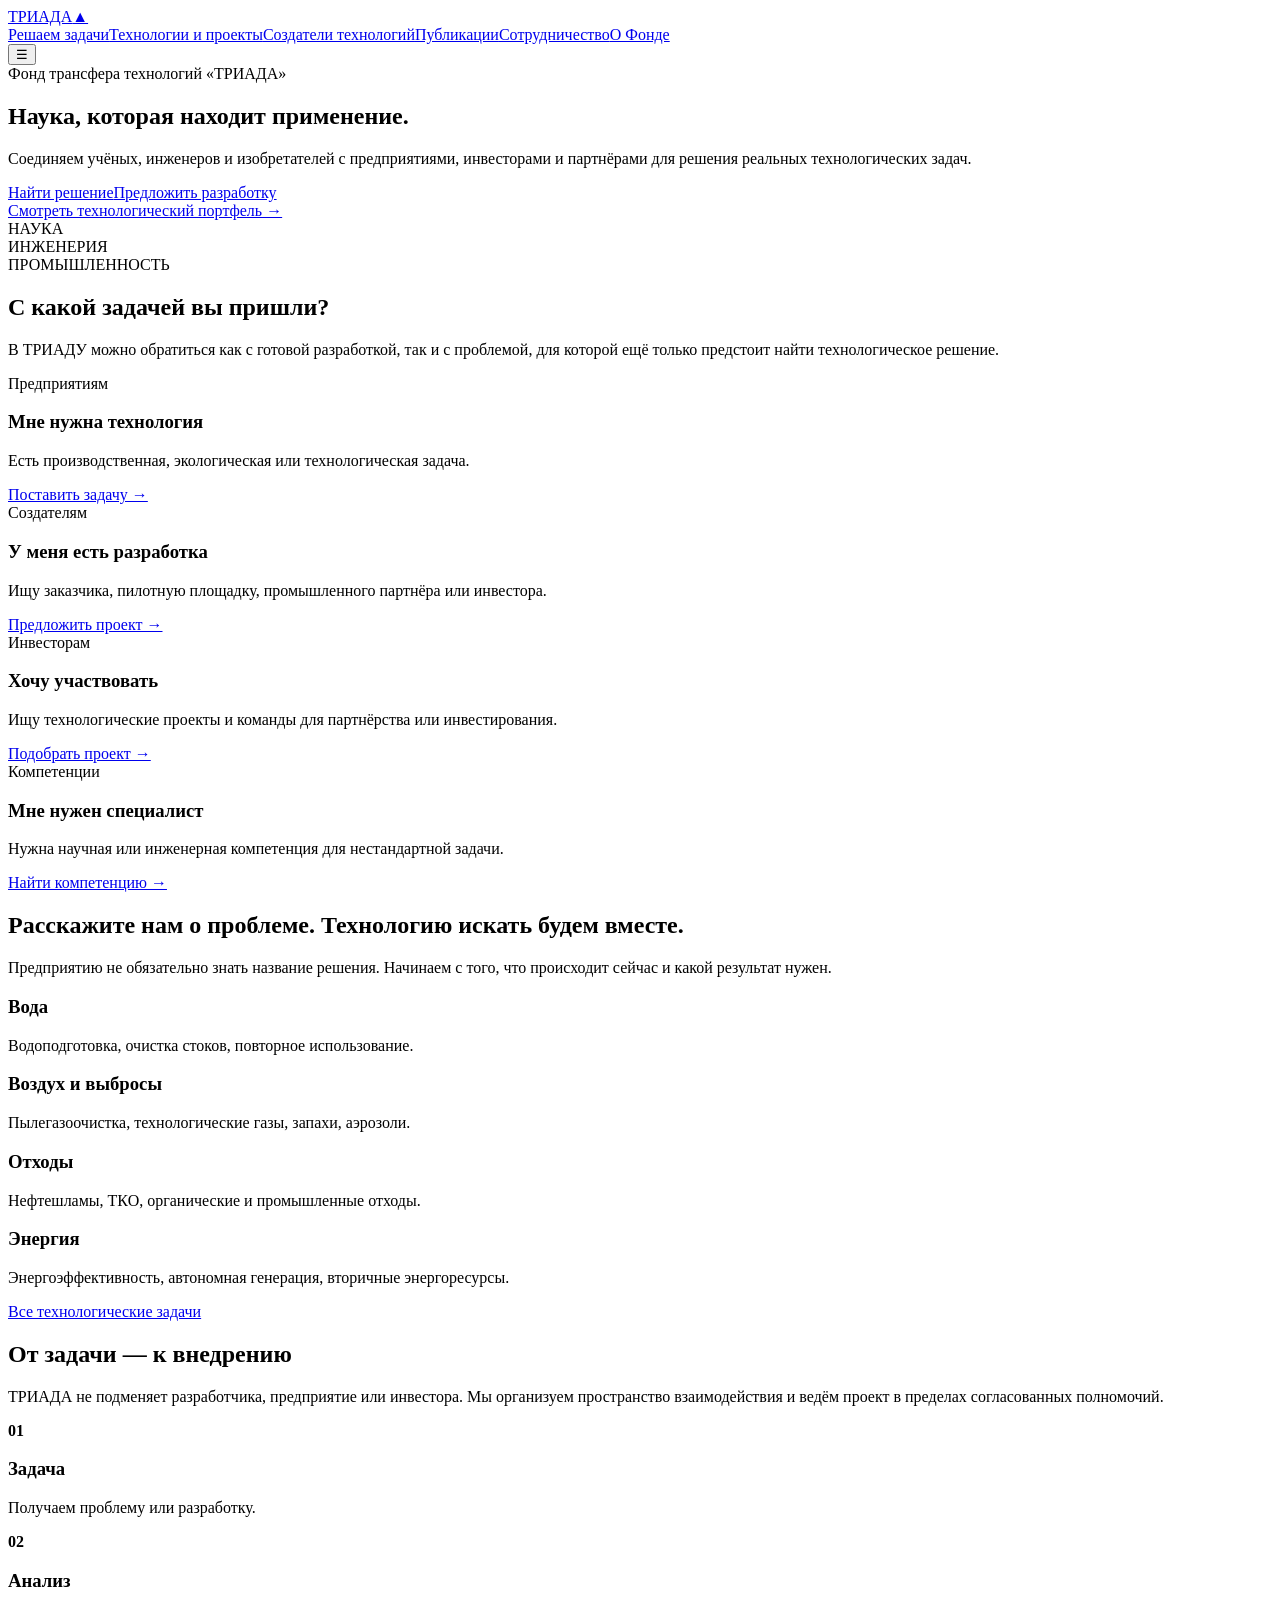
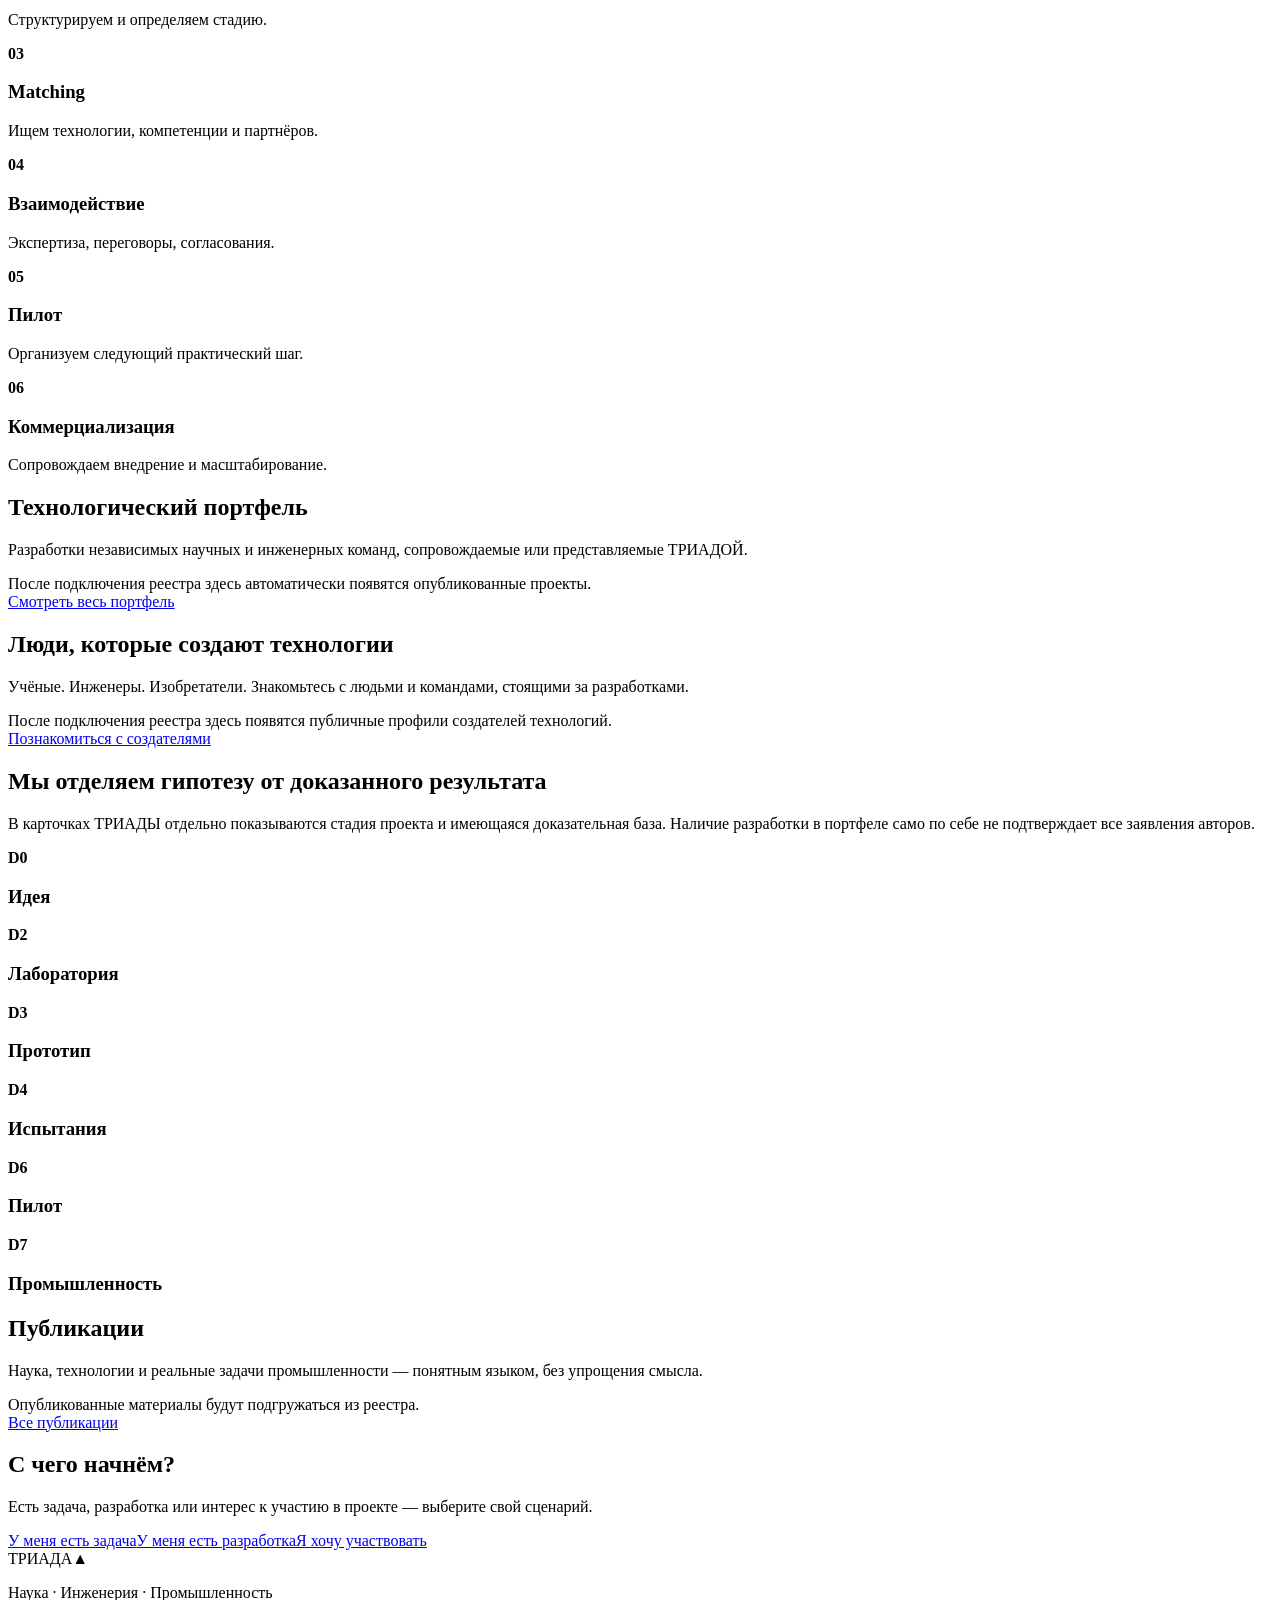
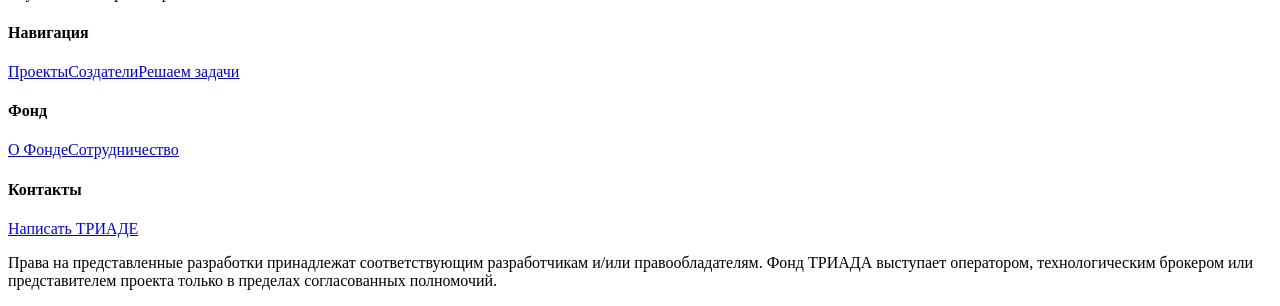
==== index.html @ a20eacea "Initial TRIADA website" ====
<!doctype html><html lang="ru"><head><meta charset="utf-8"><meta name="viewport" content="width=device-width,initial-scale=1"><title>Фонд ТРИАДА — наука, которая находит применение</title><meta name="description" content="ТРИАДА соединяет создателей технологий с предприятиями, инвесторами и партнёрами."><link rel="stylesheet" href="assets/css/styles.css"><script defer src="assets/js/config.js"></script><script defer src="assets/js/api.js"></script><script defer src="assets/js/common.js"></script></head><body>
<header class="site-header"><div class="container header-inner"><a class="brand" href="index.html">ТРИАДА<span>▲</span></a><nav class="nav" data-nav><a href="challenges.html">Решаем задачи</a><a href="projects.html">Технологии и проекты</a><a href="creators.html">Создатели технологий</a><a href="publications.html">Публикации</a><a href="cooperation.html">Сотрудничество</a><a href="about.html">О Фонде</a></nav><button class="nav-toggle" data-nav-toggle aria-label="Меню">☰</button></div></header>
<main>
<section class="hero"><div class="container hero-grid"><div><div class="eyebrow">Фонд трансфера технологий «ТРИАДА»</div><h1>Наука, которая находит применение.</h1><p>Соединяем учёных, инженеров и изобретателей с предприятиями, инвесторами и партнёрами для решения реальных технологических задач.</p><div class="actions"><a class="button" href="cooperation.html?form=challenge">Найти решение</a><a class="button secondary" href="cooperation.html?form=technology">Предложить разработку</a></div><div class="actions"><a class="text-link" href="projects.html">Смотреть технологический портфель →</a></div></div><div class="triad-diagram" aria-hidden="true"><div class="node n1">НАУКА</div><div class="node n2">ИНЖЕНЕРИЯ</div><div class="node n3">ПРОМЫШЛЕННОСТЬ</div><div class="pulse"></div></div></div></section>
<section><div class="container"><div class="section-head"><h2>С какой задачей вы пришли?</h2><p>В ТРИАДУ можно обратиться как с готовой разработкой, так и с проблемой, для которой ещё только предстоит найти технологическое решение.</p></div><div class="grid grid-4"><article class="card"><div class="eyebrow">Предприятиям</div><h3>Мне нужна технология</h3><p>Есть производственная, экологическая или технологическая задача.</p><a class="text-link" href="cooperation.html?form=challenge">Поставить задачу →</a></article><article class="card"><div class="eyebrow">Создателям</div><h3>У меня есть разработка</h3><p>Ищу заказчика, пилотную площадку, промышленного партнёра или инвестора.</p><a class="text-link" href="cooperation.html?form=technology">Предложить проект →</a></article><article class="card"><div class="eyebrow">Инвесторам</div><h3>Хочу участвовать</h3><p>Ищу технологические проекты и команды для партнёрства или инвестирования.</p><a class="text-link" href="cooperation.html?form=partner">Подобрать проект →</a></article><article class="card"><div class="eyebrow">Компетенции</div><h3>Мне нужен специалист</h3><p>Нужна научная или инженерная компетенция для нестандартной задачи.</p><a class="text-link" href="creators.html">Найти компетенцию →</a></article></div></div></section>
<section class="dark-section"><div class="container"><div class="section-head"><h2>Расскажите нам о проблеме. Технологию искать будем вместе.</h2><p>Предприятию не обязательно знать название решения. Начинаем с того, что происходит сейчас и какой результат нужен.</p></div><div class="grid grid-4 problem-grid" id="problemCards"><article class="card"><h3>Вода</h3><p>Водоподготовка, очистка стоков, повторное использование.</p></article><article class="card"><h3>Воздух и выбросы</h3><p>Пылегазоочистка, технологические газы, запахи, аэрозоли.</p></article><article class="card"><h3>Отходы</h3><p>Нефтешламы, ТКО, органические и промышленные отходы.</p></article><article class="card"><h3>Энергия</h3><p>Энергоэффективность, автономная генерация, вторичные энергоресурсы.</p></article></div><div class="actions"><a class="button" href="challenges.html">Все технологические задачи</a></div></div></section>
<section><div class="container"><div class="section-head"><h2>От задачи — к внедрению</h2><p>ТРИАДА не подменяет разработчика, предприятие или инвестора. Мы организуем пространство взаимодействия и ведём проект в пределах согласованных полномочий.</p></div><div class="steps"><div class="step"><b>01</b><h3>Задача</h3><p>Получаем проблему или разработку.</p></div><div class="step"><b>02</b><h3>Анализ</h3><p>Структурируем и определяем стадию.</p></div><div class="step"><b>03</b><h3>Matching</h3><p>Ищем технологии, компетенции и партнёров.</p></div><div class="step"><b>04</b><h3>Взаимодействие</h3><p>Экспертиза, переговоры, согласования.</p></div><div class="step"><b>05</b><h3>Пилот</h3><p>Организуем следующий практический шаг.</p></div><div class="step"><b>06</b><h3>Коммерциализация</h3><p>Сопровождаем внедрение и масштабирование.</p></div></div></div></section>
<section><div class="container"><div class="section-head"><h2>Технологический портфель</h2><p>Разработки независимых научных и инженерных команд, сопровождаемые или представляемые ТРИАДОЙ.</p></div><div class="grid grid-3" id="featuredProjects"><div class="empty">После подключения реестра здесь автоматически появятся опубликованные проекты.</div></div><div class="actions"><a class="button secondary" href="projects.html">Смотреть весь портфель</a></div></div></section>
<section><div class="container"><div class="section-head"><h2>Люди, которые создают технологии</h2><p>Учёные. Инженеры. Изобретатели. Знакомьтесь с людьми и командами, стоящими за разработками.</p></div><div class="grid grid-3" id="featuredCreators"><div class="empty">После подключения реестра здесь появятся публичные профили создателей технологий.</div></div><div class="actions"><a class="button secondary" href="creators.html">Познакомиться с создателями</a></div></div></section>
<section class="dark-section"><div class="container"><div class="section-head"><h2>Мы отделяем гипотезу от доказанного результата</h2><p>В карточках ТРИАДЫ отдельно показываются стадия проекта и имеющаяся доказательная база. Наличие разработки в портфеле само по себе не подтверждает все заявления авторов.</p></div><div class="steps"><div class="step"><b>D0</b><h3>Идея</h3></div><div class="step"><b>D2</b><h3>Лаборатория</h3></div><div class="step"><b>D3</b><h3>Прототип</h3></div><div class="step"><b>D4</b><h3>Испытания</h3></div><div class="step"><b>D6</b><h3>Пилот</h3></div><div class="step"><b>D7</b><h3>Промышленность</h3></div></div></div></section>
<section><div class="container"><div class="section-head"><h2>Публикации</h2><p>Наука, технологии и реальные задачи промышленности — понятным языком, без упрощения смысла.</p></div><div class="grid grid-3" id="featuredPublications"><div class="empty">Опубликованные материалы будут подгружаться из реестра.</div></div><div class="actions"><a class="button secondary" href="publications.html">Все публикации</a></div></div></section>
<section><div class="container form-card"><div class="section-head"><h2>С чего начнём?</h2><p>Есть задача, разработка или интерес к участию в проекте — выберите свой сценарий.</p></div><div class="actions"><a class="button" href="cooperation.html?form=challenge">У меня есть задача</a><a class="button secondary" href="cooperation.html?form=technology">У меня есть разработка</a><a class="button dark" href="cooperation.html?form=partner">Я хочу участвовать</a></div></div></section>
</main>
<footer class="footer"><div class="container"><div class="footer-grid"><div><div class="brand">ТРИАДА<span>▲</span></div><p class="muted">Наука · Инженерия · Промышленность</p></div><div><h4>Навигация</h4><a href="projects.html">Проекты</a><a href="creators.html">Создатели</a><a href="challenges.html">Решаем задачи</a></div><div><h4>Фонд</h4><a href="about.html">О Фонде</a><a href="cooperation.html">Сотрудничество</a></div><div><h4>Контакты</h4><a href="cooperation.html">Написать ТРИАДЕ</a></div></div><p class="legal">Права на представленные разработки принадлежат соответствующим разработчикам и/или правообладателям. Фонд ТРИАДА выступает оператором, технологическим брокером или представителем проекта только в пределах согласованных полномочий.</p></div></footer>
<script>window.addEventListener('DOMContentLoaded',async()=>{try{const b=await TriadaAPI.get('bootstrap');if(b.projects?.length)document.querySelector('#featuredProjects').innerHTML=b.projects.slice(0,6).map(TriadaUI.projectCard).join('');if(b.creators?.length)document.querySelector('#featuredCreators').innerHTML=b.creators.slice(0,3).map(TriadaUI.creatorCard).join('');if(b.publications?.length)document.querySelector('#featuredPublications').innerHTML=b.publications.slice(0,3).map(TriadaUI.publicationCard).join('')}catch(e){console.warn(e)}});</script>
</body></html>
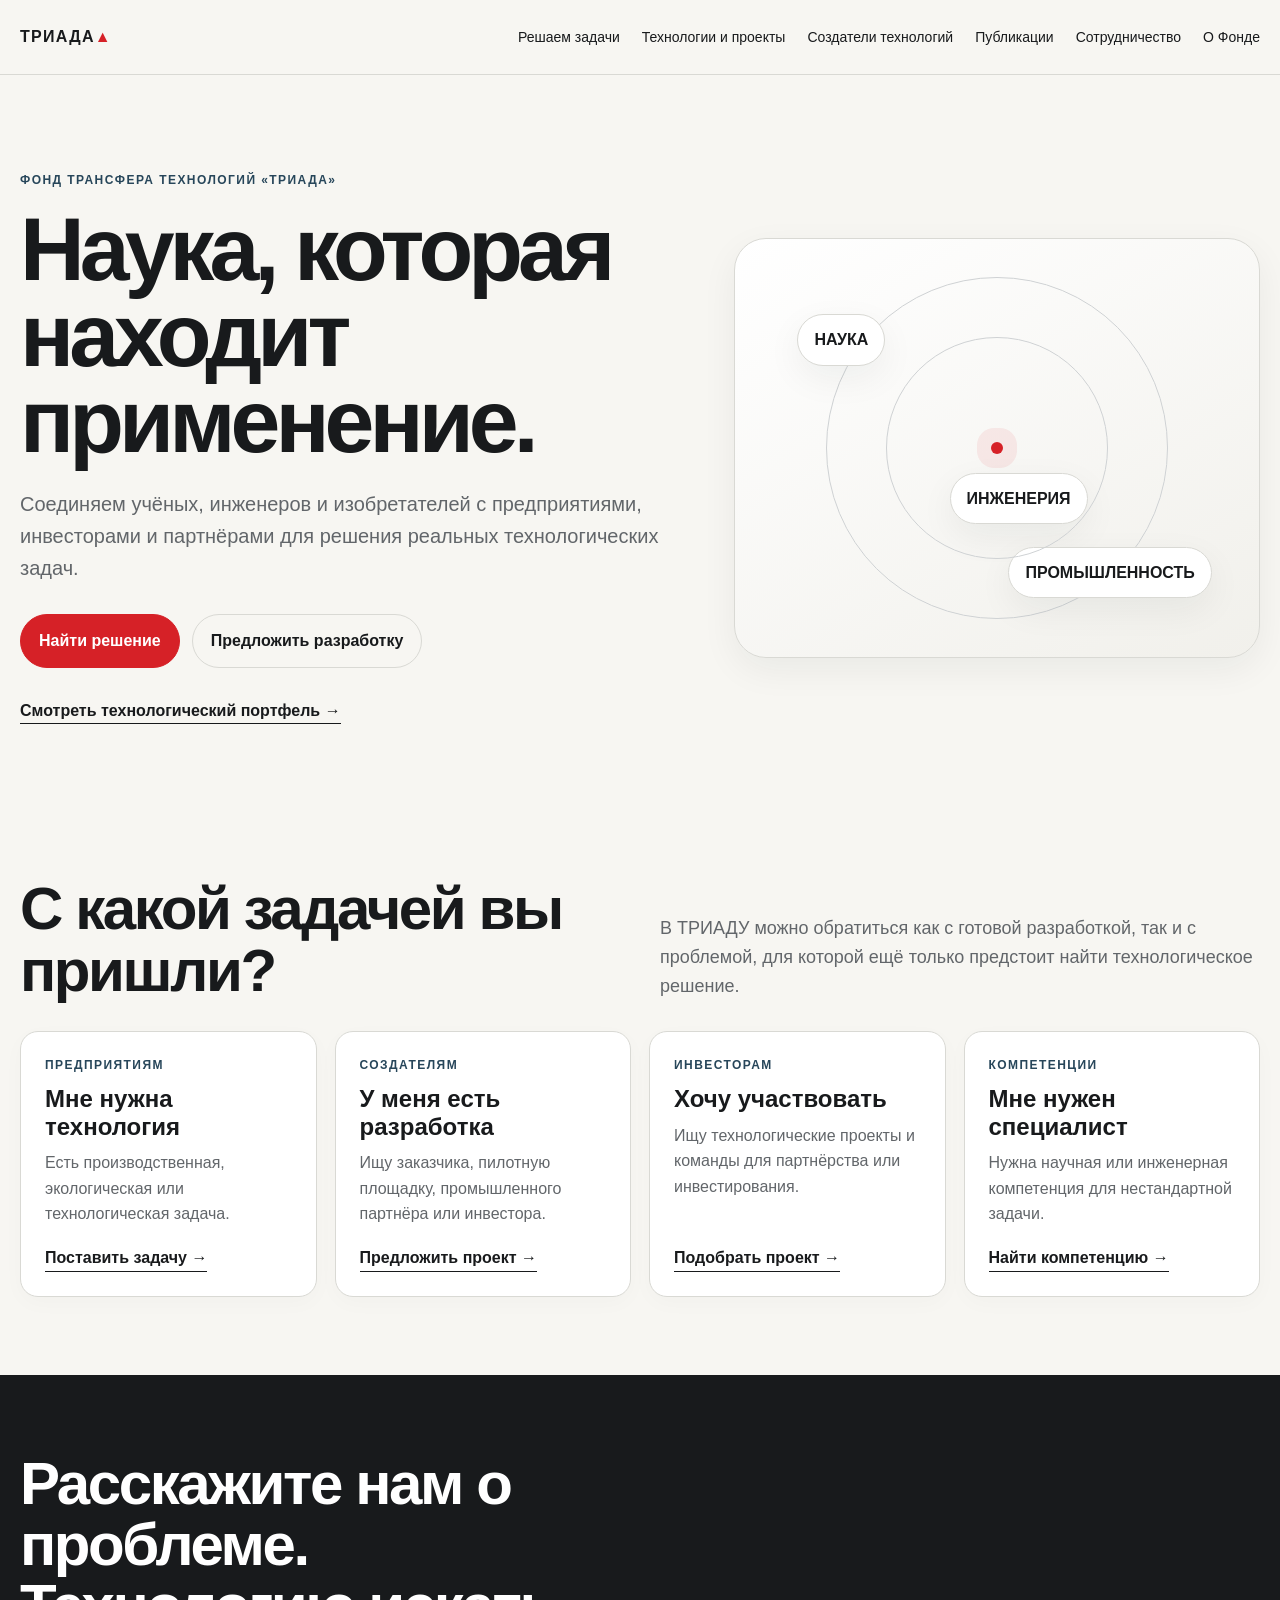
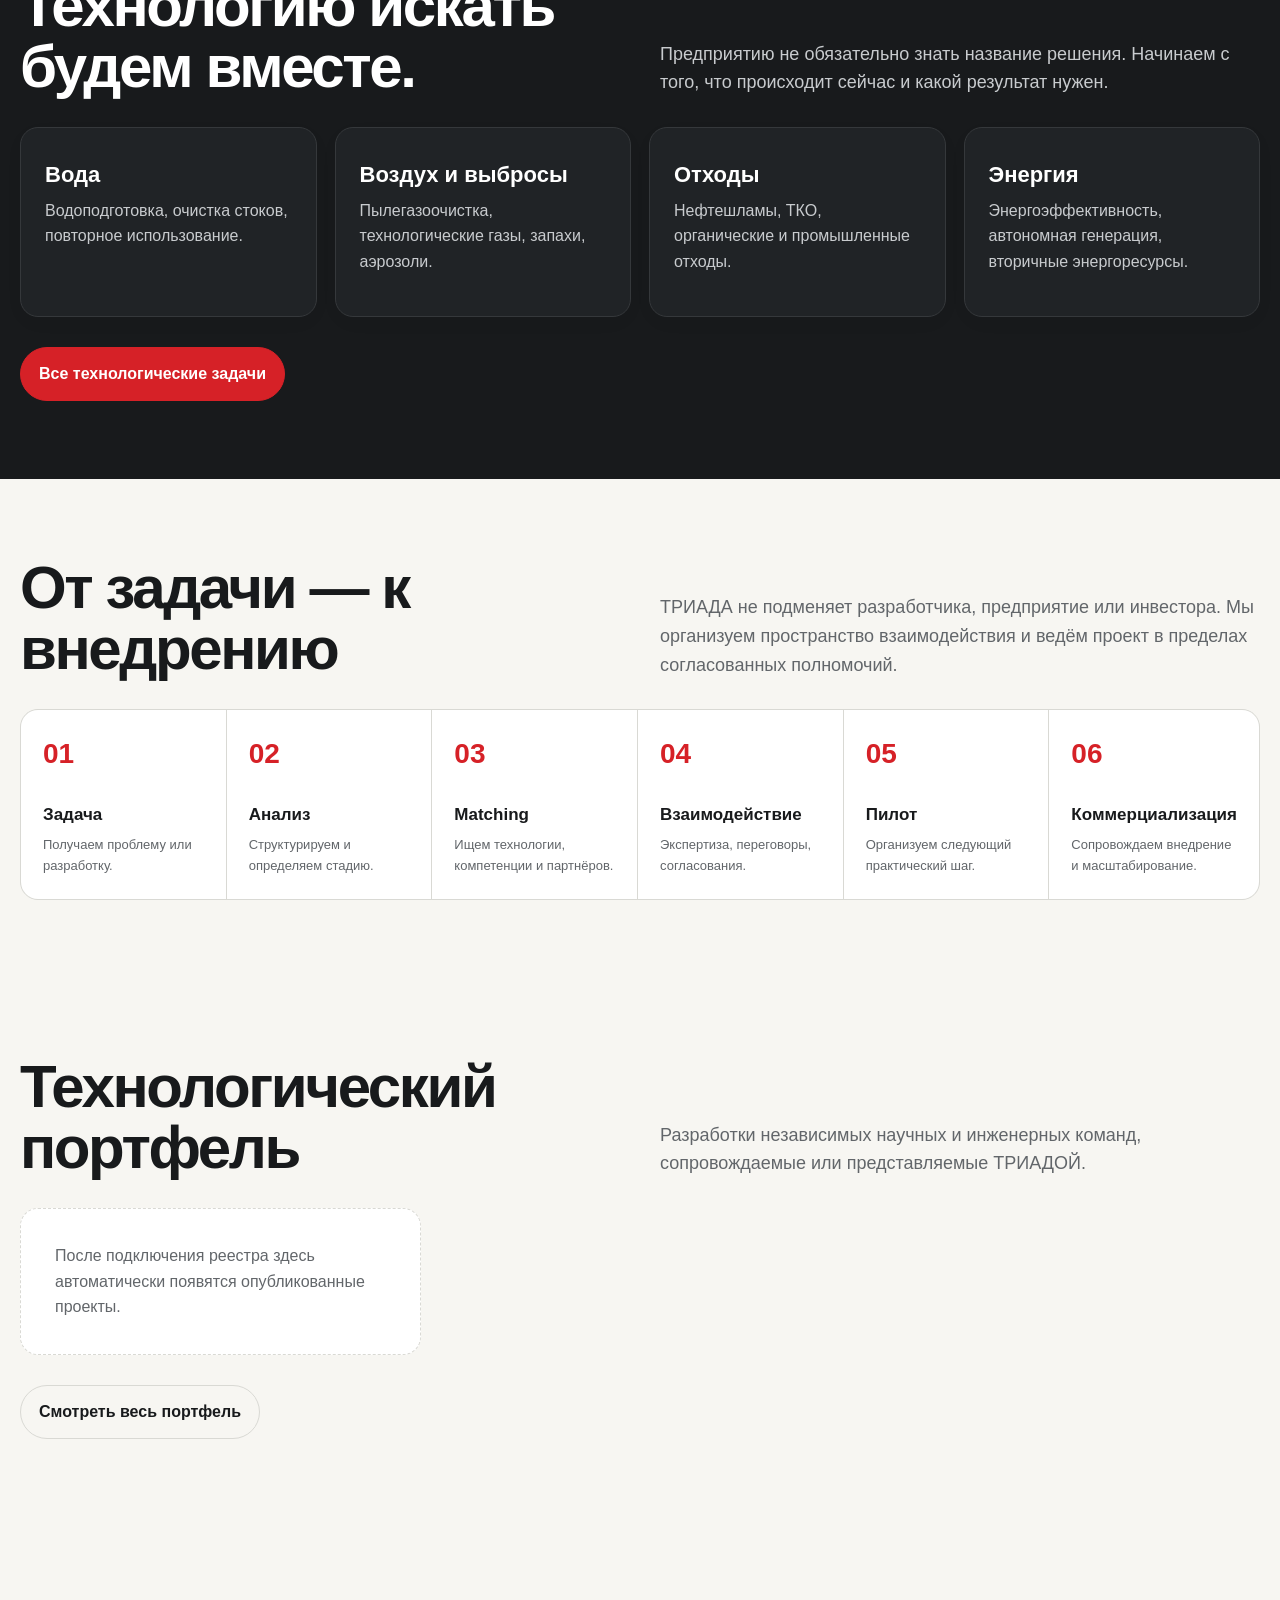
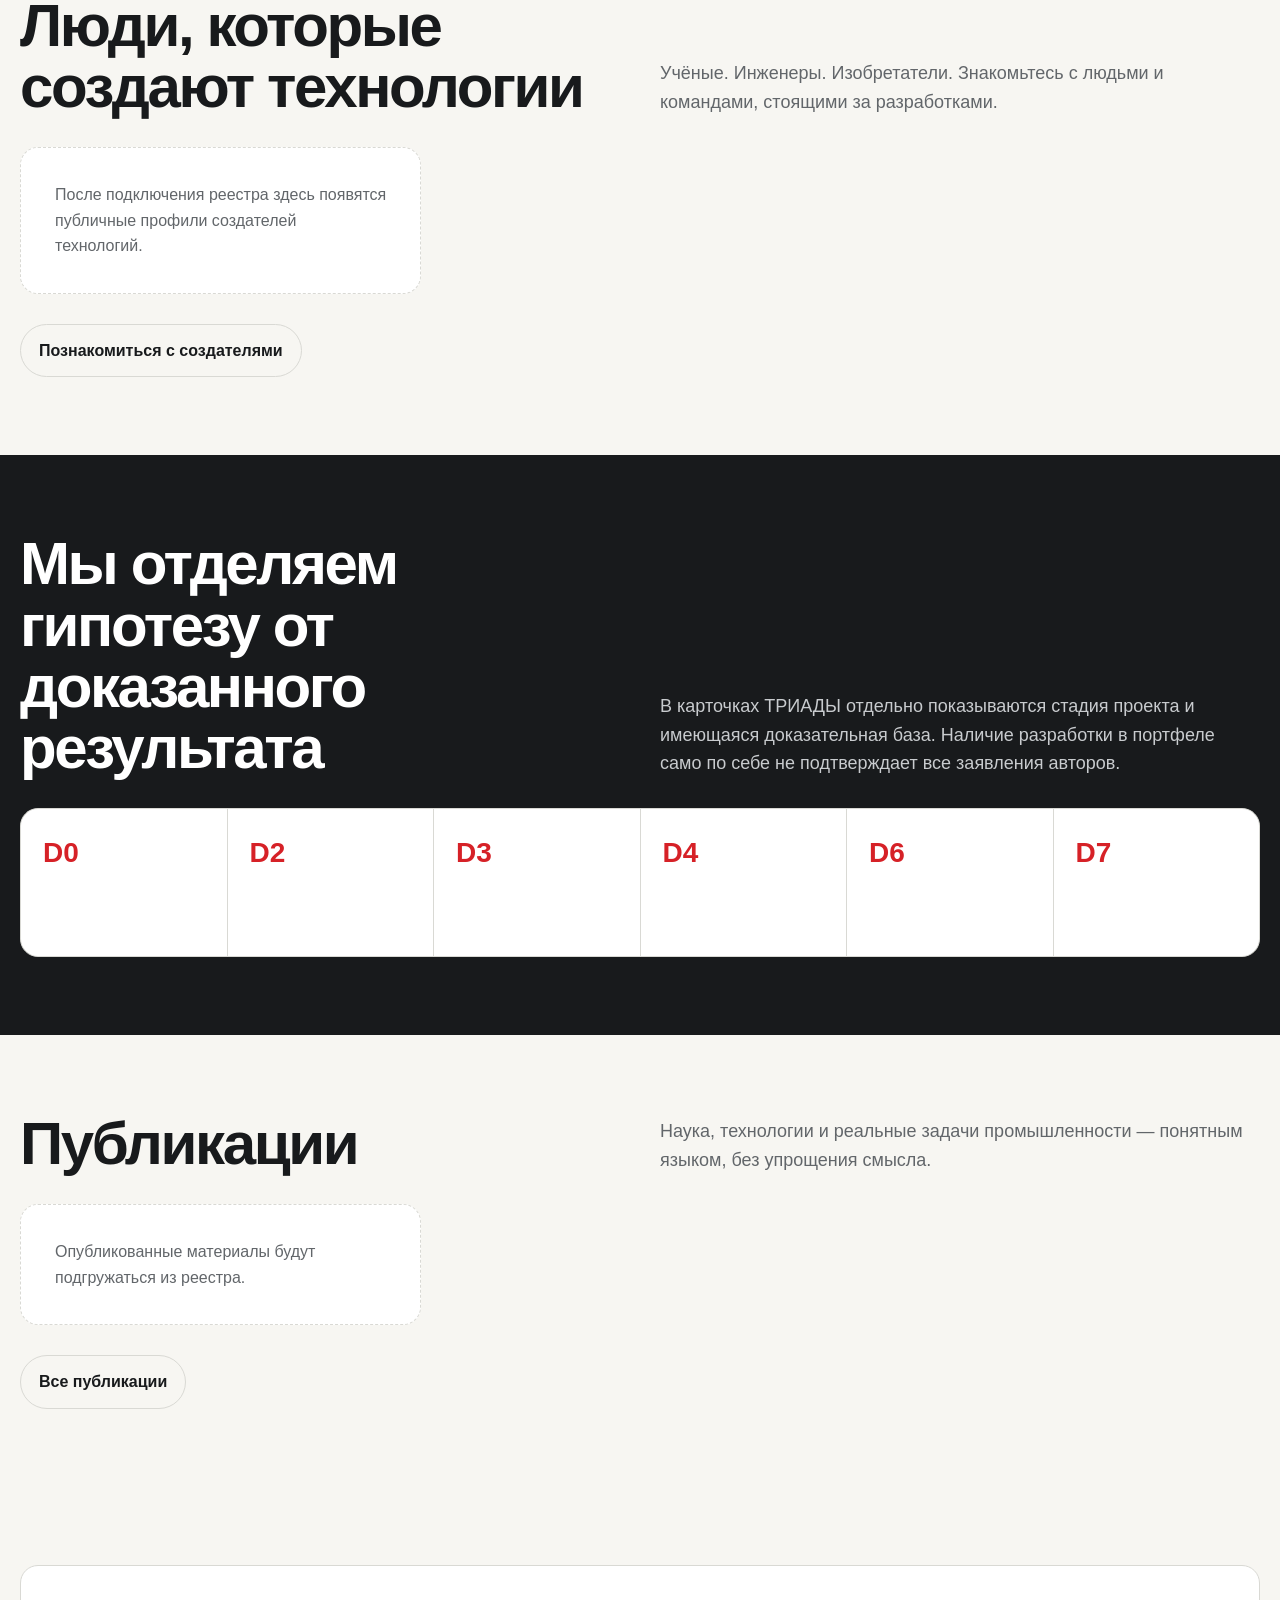
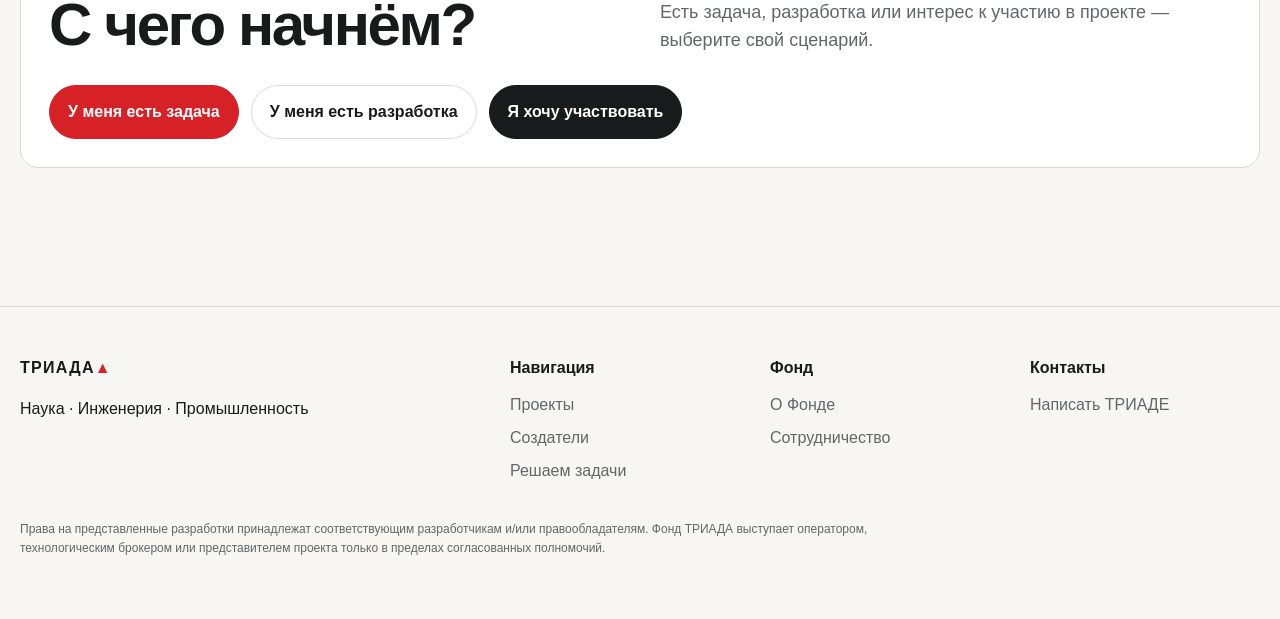
==== commit c342f03b: "Add files via upload" ====
--- a/index.html
+++ b/index.html
@@ -1,4 +1,75 @@
-<!doctype html><html lang="ru"><head><meta charset="utf-8"><meta name="viewport" content="width=device-width,initial-scale=1"><title>Фонд ТРИАДА — наука, которая находит применение</title><meta name="description" content="ТРИАДА соединяет создателей технологий с предприятиями, инвесторами и партнёрами."><link rel="stylesheet" href="assets/css/styles.css"><script defer src="assets/js/config.js"></script><script defer src="assets/js/api.js"></script><script defer src="assets/js/common.js"></script></head><body>
+<!doctype html><html lang="ru"><head><meta charset="utf-8"><meta name="viewport" content="width=device-width,initial-scale=1"><title>Фонд ТРИАДА — наука, которая находит применение</title><meta name="description" content="ТРИАДА соединяет создателей технологий с предприятиями, инвесторами и партнёрами."><style>
+:root{
+  --bg:#f7f6f2;--ink:#181a1c;--muted:#62666a;--red:#d62127;--blue:#27465a;--line:#d9d9d4;--white:#fff;
+  --max:1320px;--radius:18px;--shadow:0 12px 36px rgba(24,26,28,.06)
+}
+*{box-sizing:border-box}html{scroll-behavior:smooth}body{margin:0;background:var(--bg);color:var(--ink);font:16px/1.6 Inter,Arial,sans-serif}
+a{color:inherit;text-decoration:none}img{max-width:100%;display:block}button,input,textarea,select{font:inherit}
+.container{width:min(calc(100% - 40px),var(--max));margin:auto}.site-header{position:sticky;top:0;z-index:50;background:rgba(247,246,242,.94);backdrop-filter:blur(14px);border-bottom:1px solid var(--line)}
+.header-inner{height:74px;display:flex;align-items:center;gap:28px}.brand{font-weight:800;letter-spacing:.08em}.brand span{color:var(--red)}.nav{margin-left:auto;display:flex;gap:22px;align-items:center;font-size:14px}.nav a:hover{color:var(--red)}.nav-toggle{display:none;margin-left:auto;background:none;border:0;font-size:24px}
+.hero{padding:96px 0 76px}.hero-grid{display:grid;grid-template-columns:1.1fr .9fr;gap:70px;align-items:center}.eyebrow{font-size:12px;letter-spacing:.12em;text-transform:uppercase;color:var(--blue);font-weight:800}.hero h1,.page-hero h1{font-size:clamp(48px,7vw,92px);line-height:.96;letter-spacing:-.055em;margin:16px 0 24px;max-width:900px}.hero p,.page-hero p{font-size:20px;color:var(--muted);max-width:720px}.actions{display:flex;gap:12px;flex-wrap:wrap;margin-top:30px}.button{display:inline-flex;align-items:center;justify-content:center;padding:13px 18px;border-radius:999px;background:var(--red);color:white;font-weight:700;border:1px solid var(--red)}.button.secondary{background:transparent;color:var(--ink);border-color:var(--line)}.button.dark{background:var(--ink);border-color:var(--ink)}.text-link{font-weight:700;border-bottom:1px solid var(--ink)}
+.triad-diagram{min-height:420px;position:relative;border:1px solid var(--line);border-radius:32px;background:linear-gradient(150deg,#fff,#f1f0eb);overflow:hidden;box-shadow:var(--shadow)}.triad-diagram:before,.triad-diagram:after{content:"";position:absolute;border:1px solid #cfd2d4;border-radius:50%;width:340px;height:340px;left:50%;top:50%;transform:translate(-50%,-50%)}.triad-diagram:after{width:220px;height:220px}.node{position:absolute;padding:12px 16px;border-radius:999px;background:white;border:1px solid var(--line);font-weight:800;box-shadow:var(--shadow)}.n1{top:18%;left:12%}.n2{top:56%;left:41%}.n3{bottom:14%;right:9%}.pulse{position:absolute;width:12px;height:12px;background:var(--red);border-radius:50%;left:50%;top:50%;transform:translate(-50%,-50%);box-shadow:0 0 0 14px rgba(214,33,39,.08)}
+section{padding:78px 0}.section-head{display:grid;grid-template-columns:1fr 1fr;gap:40px;align-items:end;margin-bottom:30px}.section-head h2{font-size:clamp(34px,5vw,60px);line-height:1.02;letter-spacing:-.04em;margin:0}.section-head p{color:var(--muted);font-size:18px;margin:0}.grid{display:grid;gap:18px}.grid-4{grid-template-columns:repeat(4,1fr)}.grid-3{grid-template-columns:repeat(3,1fr)}.grid-2{grid-template-columns:repeat(2,1fr)}
+.card{background:var(--white);border:1px solid var(--line);border-radius:var(--radius);padding:24px;min-height:210px;display:flex;flex-direction:column;box-shadow:0 6px 22px rgba(24,26,28,.025)}.card h3{font-size:24px;line-height:1.15;margin:10px 0}.card p{color:var(--muted);margin:0 0 18px}.card .button,.card .text-link{margin-top:auto;align-self:flex-start}.card-actions{margin-top:auto;display:flex;flex-direction:column;gap:12px;align-items:flex-start}.meta{color:var(--blue);font-size:13px;margin:0 0 16px}.portrait{aspect-ratio:4/3;object-fit:cover;border-radius:12px;margin-bottom:18px;background:#eee}
+.problem-grid .card{min-height:170px}.problem-grid h3{font-size:22px}.dark-section{background:var(--ink);color:white}.dark-section .section-head p,.dark-section .card p{color:#c8cbce}.dark-section .card{background:#202326;border-color:#35383b}.dark-section .eyebrow{color:#a6becd}
+.steps{display:grid;grid-template-columns:repeat(6,1fr);gap:1px;background:var(--line);border:1px solid var(--line);border-radius:var(--radius);overflow:hidden}.step{background:var(--white);padding:22px}.step b{font-size:28px;color:var(--red)}.step h3{font-size:17px;margin:24px 0 7px}.step p{font-size:13px;color:var(--muted);margin:0}
+.page-hero{padding:72px 0 44px}.page-hero h1{font-size:clamp(44px,7vw,82px)}.filters{display:flex;gap:8px;flex-wrap:wrap;margin:18px 0 28px}.filter{border:1px solid var(--line);background:white;border-radius:999px;padding:9px 13px}.search{width:100%;padding:16px;border:1px solid var(--line);border-radius:14px;background:white;font-size:18px}.empty{padding:34px;border:1px dashed var(--line);border-radius:var(--radius);color:var(--muted);background:#fff}
+.detail-grid{display:grid;grid-template-columns:2fr 1fr;gap:44px}.detail-content h2{font-size:34px;letter-spacing:-.03em;margin:48px 0 12px}.detail-sidebar{position:sticky;top:100px;height:max-content}.fact{padding:14px 0;border-bottom:1px solid var(--line)}.fact span{display:block;color:var(--muted);font-size:12px;text-transform:uppercase;letter-spacing:.08em}.fact b{display:block;margin-top:5px}.evidence-scale{display:grid;grid-template-columns:repeat(7,1fr);gap:4px;margin-top:18px}.evidence-scale span{height:8px;border-radius:99px;background:#ddd}.evidence-scale span.on{background:var(--red)}
+.form-card{background:white;border:1px solid var(--line);border-radius:var(--radius);padding:28px}.form-grid{display:grid;grid-template-columns:1fr 1fr;gap:16px}.form-grid .full{grid-column:1/-1}label{font-weight:700;font-size:13px}input,textarea,select{width:100%;padding:13px;border:1px solid var(--line);border-radius:10px;background:#fff;margin-top:6px}textarea{min-height:120px;resize:vertical}.form-status{margin-top:12px;color:var(--blue)}.hp{position:absolute;left:-9999px}
+.footer{padding:48px 0;border-top:1px solid var(--line);margin-top:60px}.footer-grid{display:grid;grid-template-columns:2fr repeat(3,1fr);gap:30px}.footer h4{margin:0 0 12px}.footer a{display:block;color:var(--muted);margin:7px 0}.legal{font-size:12px;color:var(--muted);margin-top:30px;max-width:900px}
+@media(max-width:980px){.nav{display:none;position:absolute;left:20px;right:20px;top:74px;background:white;border:1px solid var(--line);border-radius:14px;padding:16px;flex-direction:column;align-items:flex-start}.nav.open{display:flex}.nav-toggle{display:block}.hero-grid,.section-head,.detail-grid{grid-template-columns:1fr}.triad-diagram{min-height:320px}.grid-4{grid-template-columns:repeat(2,1fr)}.grid-3{grid-template-columns:1fr 1fr}.steps{grid-template-columns:repeat(2,1fr)}.detail-sidebar{position:static}.footer-grid{grid-template-columns:1fr 1fr}.hero{padding-top:60px}}
+@media(max-width:620px){.container{width:min(calc(100% - 28px),var(--max))}.hero h1,.page-hero h1{font-size:48px}.hero p,.page-hero p{font-size:17px}.grid-4,.grid-3,.grid-2,.form-grid,.footer-grid{grid-template-columns:1fr}.steps{grid-template-columns:1fr}.evidence-scale{grid-template-columns:repeat(7,1fr)}section{padding:56px 0}.section-head{gap:18px}.card{min-height:unset}}
+
+</style><script>
+// После публикации Google Apps Script Web App вставьте URL /exec сюда.
+window.TRIADA_CONFIG = {
+  API_URL: 'https://script.google.com/macros/s/AKfycbx8Can62cXNw6nDtf886QBsCSZgSdFpAb1yBS1tljeRZTxrNdUVg59lQ1ZYYLkka4c6/exec',
+  SITE_NAME: 'Фонд ТРИАДА',
+  CONTACT_EMAIL: 'fond-triada@yandex.com'
+};
+
+</script><script>
+(function(){
+  const cfg = () => window.TRIADA_CONFIG || {};
+  const demo = {
+    ok:true, generatedAt:new Date().toISOString(),
+    projects:[], creators:[], challenges:[], competences:[], publications:[]
+  };
+  function configured(){ const u=cfg().API_URL||''; return /^https:\/\//.test(u) && !u.includes('PASTE_'); }
+  async function get(action, params={}){
+    if(!configured()) return action==='bootstrap'?demo:{ok:false,error:'API не подключён'};
+    const u=new URL(cfg().API_URL);
+    u.searchParams.set('action',action);
+    Object.entries(params).forEach(([k,v])=>u.searchParams.set(k,v));
+    const r=await fetch(u.toString(),{redirect:'follow',cache:'no-store'});
+    if(!r.ok) throw new Error('Ошибка API: '+r.status);
+    return r.json();
+  }
+  async function submit(payload){
+    if(!configured()) throw new Error('Сначала подключите Apps Script API в assets/js/config.js');
+    const r=await fetch(cfg().API_URL,{method:'POST',redirect:'follow',headers:{'Content-Type':'text/plain;charset=utf-8'},body:JSON.stringify(payload)});
+    if(!r.ok) throw new Error('Не удалось отправить форму');
+    return r.json();
+  }
+  window.TriadaAPI={get,submit,configured};
+})();
+
+</script><script>
+(function(){
+  const esc=s=>String(s??'').replace(/[&<>"']/g,m=>({'&':'&amp;','<':'&lt;','>':'&gt;','"':'&quot;',"'":'&#39;'}[m]));
+  const qs=k=>new URLSearchParams(location.search).get(k)||'';
+  const list=v=>Array.isArray(v)?v:(v?String(v).split(/[,;]+/).map(x=>x.trim()).filter(Boolean):[]);
+  function stageLabel(s){return ({IDEA:'Идея',CONCEPT:'Концепция',LAB:'Лаборатория',PROTOTYPE:'Прототип',PILOT:'Пилот',DEMO:'Демонстрация',INDUSTRIAL:'Промышленная эксплуатация','SCALE-UP':'Масштабирование'})[s]||s||''}
+  function projectCard(p){return `<article class="card project-card"><div class="eyebrow">${esc(p.direction||'Технологический проект')} · ${esc(stageLabel(p.stage))}</div><h3>${esc(p.name)}</h3><p>${esc(p.lead||p.problem||'')}</p><div class="meta"><span>${esc(p.need||'')}</span></div><div class="card-actions"><a class="button" href="project.html?id=${encodeURIComponent(p.id)}">Познакомиться с проектом</a><a class="text-link" href="cooperation.html?project=${encodeURIComponent(p.id)}">Обсудить с ТРИАДОЙ →</a></div></article>`}
+  function creatorCard(c){return `<article class="card creator-card">${c.photo?`<img class="portrait" src="${esc(c.photo)}" alt="${esc(c.name)}">`:''}<div class="eyebrow">${esc((c.roles||[]).join(' · '))}</div><h3>${esc(c.name)}</h3><p>${esc(c.degree||c.title||c.tasks||'')}</p><a class="button secondary" href="creator.html?id=${encodeURIComponent(c.id)}">Познакомиться с создателем</a></article>`}
+  function publicationCard(p){return `<article class="card"><div class="eyebrow">${esc(p.type||'Публикация')}</div><h3>${esc(p.title)}</h3><p>${esc(p.lead||'')}</p><a class="text-link" href="publications.html?id=${encodeURIComponent(p.id)}">Читать →</a></article>`}
+  function bindMobileNav(){const b=document.querySelector('[data-nav-toggle]'), n=document.querySelector('[data-nav]');if(b&&n)b.onclick=()=>n.classList.toggle('open')}
+  async function submitForm(form){const status=form.querySelector('[data-form-status]'); const data=Object.fromEntries(new FormData(form).entries()); try{status.textContent='Отправляем…';const r=await TriadaAPI.submit(data);if(!r.ok)throw new Error(r.error||'Ошибка');status.textContent='Спасибо. Заявка принята: '+r.id;form.reset()}catch(e){status.textContent=e.message}}
+  window.TriadaUI={esc,qs,list,stageLabel,projectCard,creatorCard,publicationCard,bindMobileNav,submitForm};
+  document.addEventListener('DOMContentLoaded',bindMobileNav);
+})();
+
+</script></head><body>
 <header class="site-header"><div class="container header-inner"><a class="brand" href="index.html">ТРИАДА<span>▲</span></a><nav class="nav" data-nav><a href="challenges.html">Решаем задачи</a><a href="projects.html">Технологии и проекты</a><a href="creators.html">Создатели технологий</a><a href="publications.html">Публикации</a><a href="cooperation.html">Сотрудничество</a><a href="about.html">О Фонде</a></nav><button class="nav-toggle" data-nav-toggle aria-label="Меню">☰</button></div></header>
 <main>
 <section class="hero"><div class="container hero-grid"><div><div class="eyebrow">Фонд трансфера технологий «ТРИАДА»</div><h1>Наука, которая находит применение.</h1><p>Соединяем учёных, инженеров и изобретателей с предприятиями, инвесторами и партнёрами для решения реальных технологических задач.</p><div class="actions"><a class="button" href="cooperation.html?form=challenge">Найти решение</a><a class="button secondary" href="cooperation.html?form=technology">Предложить разработку</a></div><div class="actions"><a class="text-link" href="projects.html">Смотреть технологический портфель →</a></div></div><div class="triad-diagram" aria-hidden="true"><div class="node n1">НАУКА</div><div class="node n2">ИНЖЕНЕРИЯ</div><div class="node n3">ПРОМЫШЛЕННОСТЬ</div><div class="pulse"></div></div></div></section>
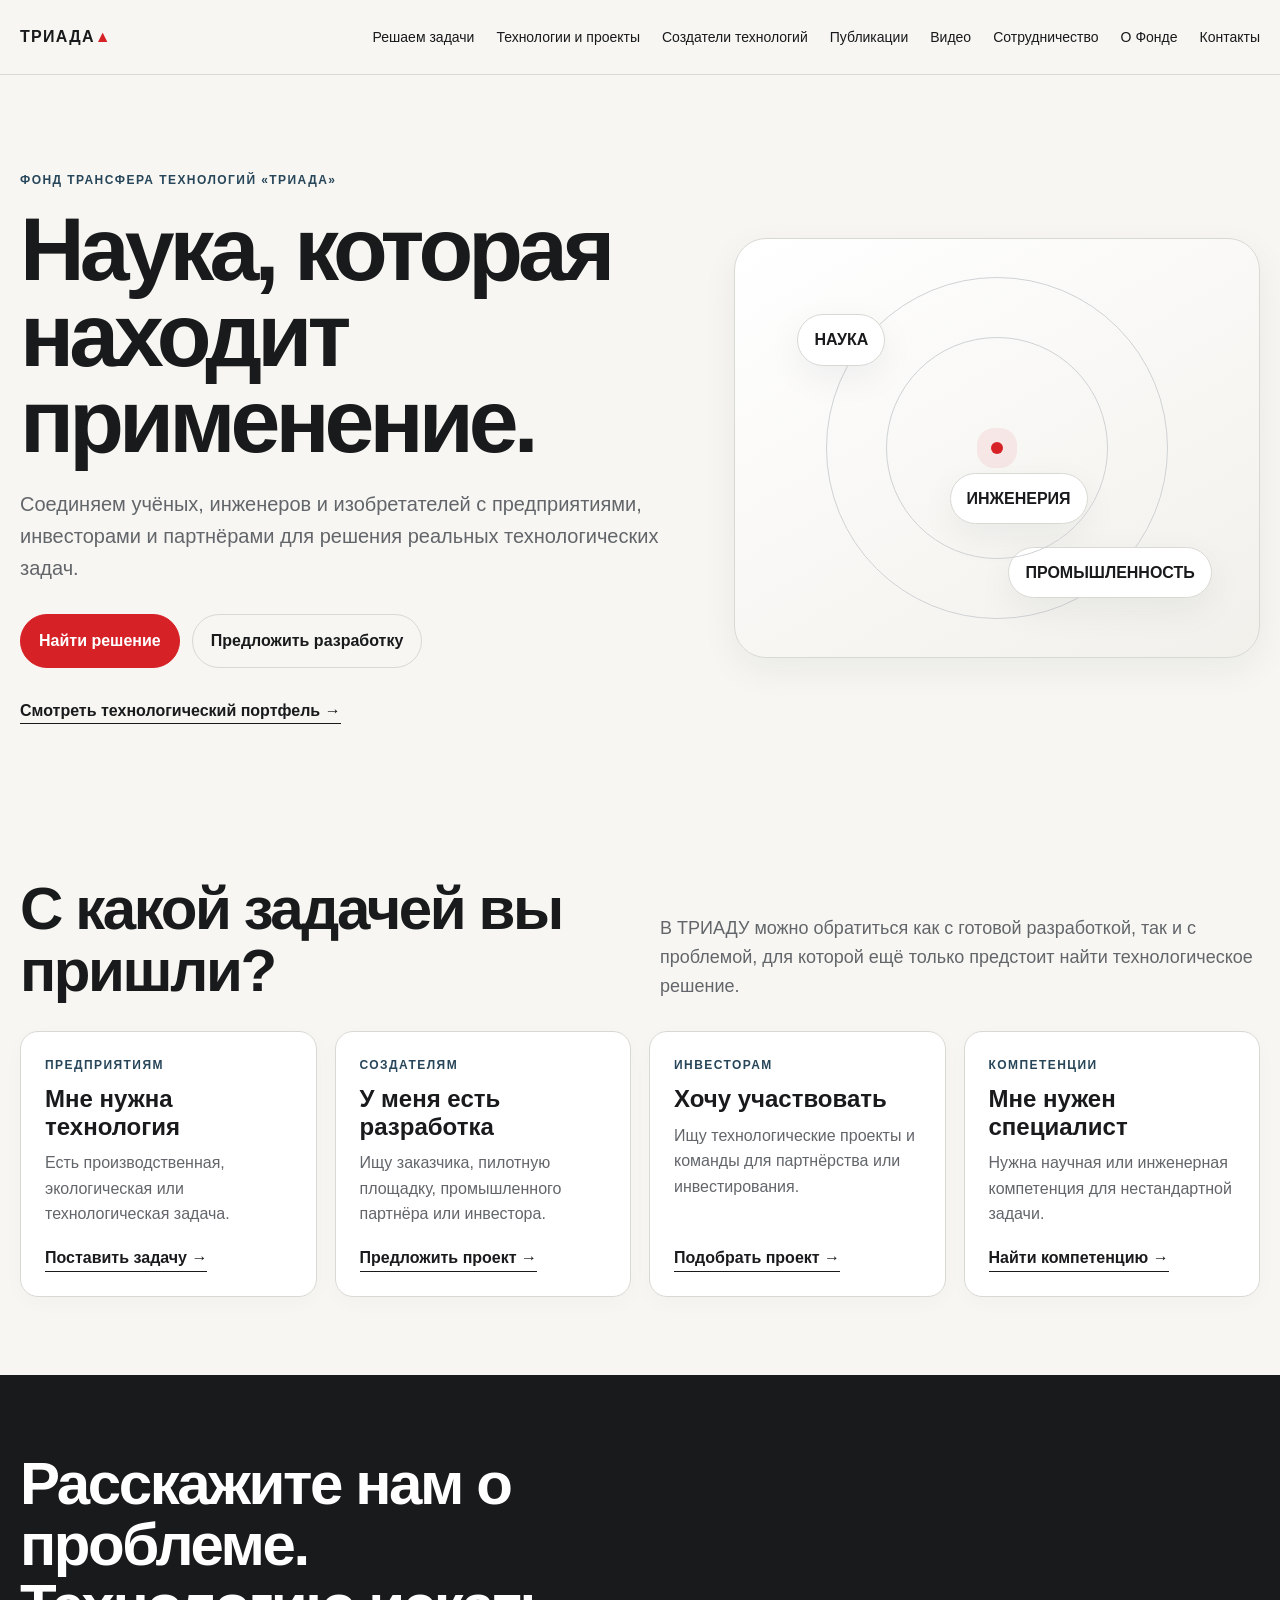
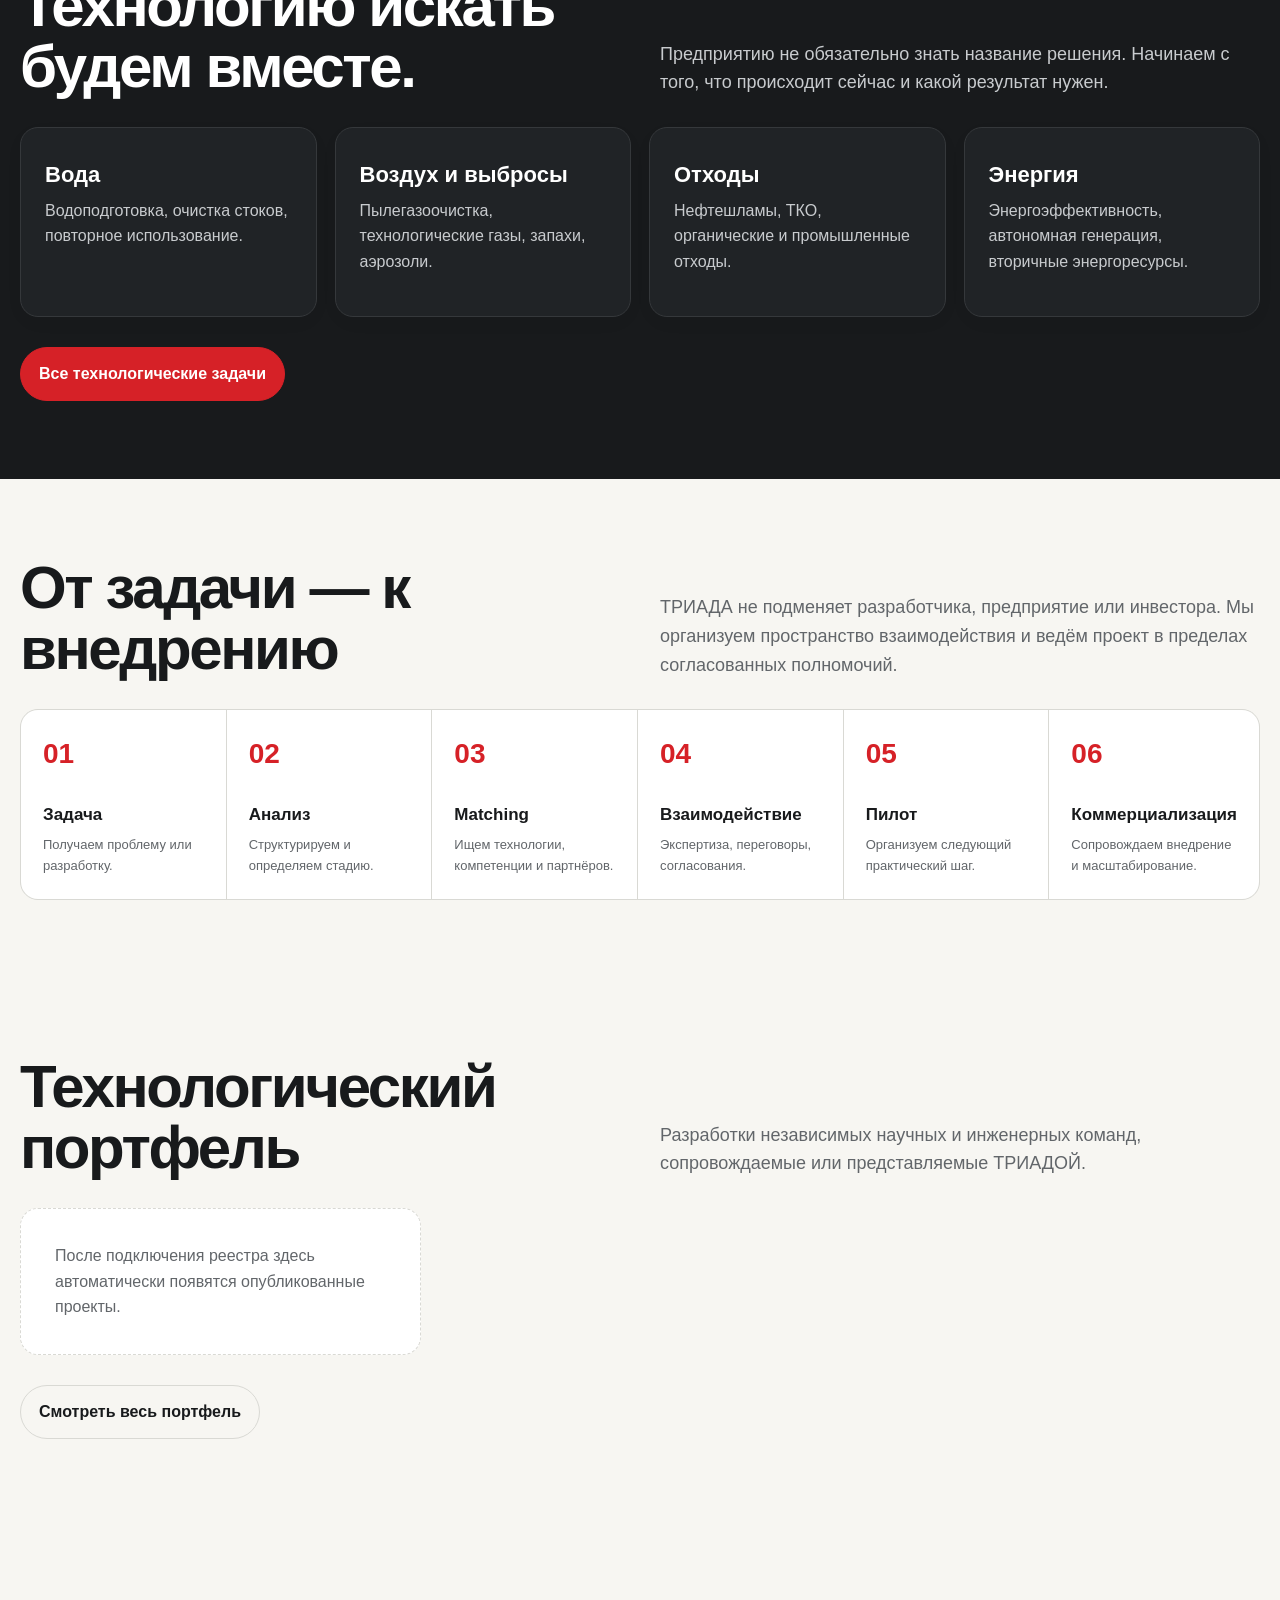
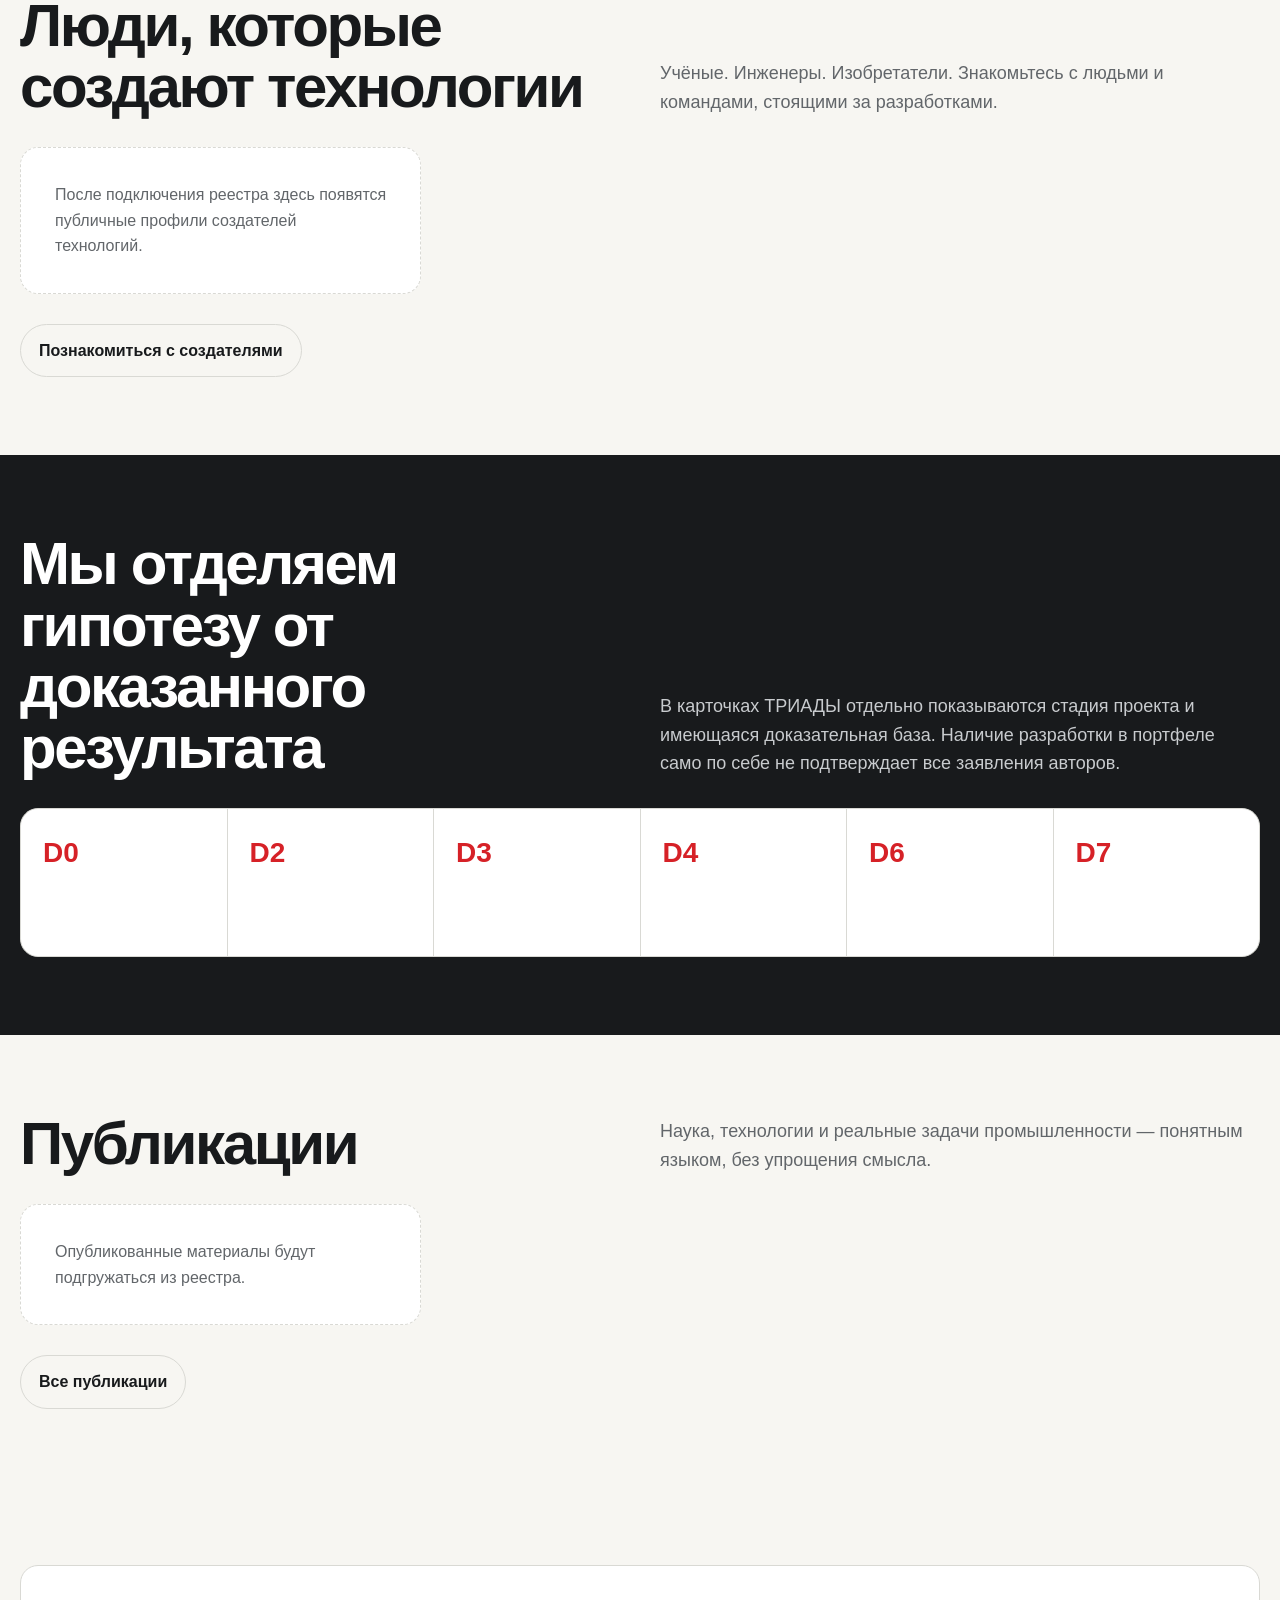
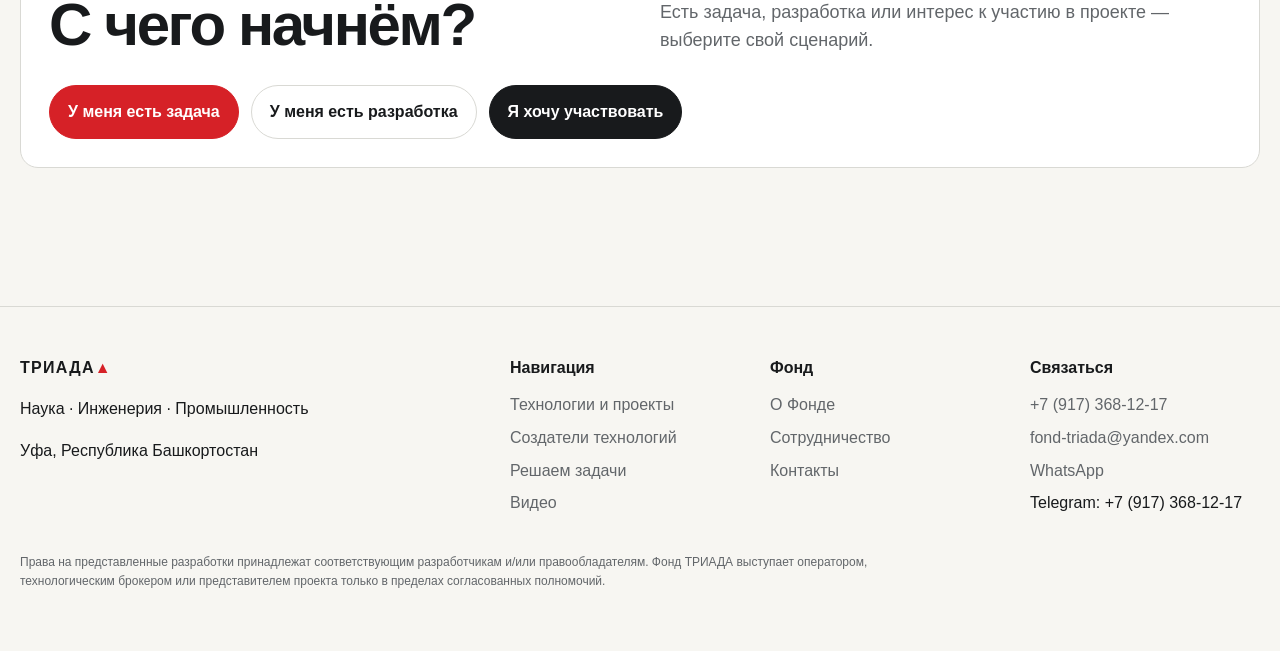
==== commit 47790392: "Add files via upload Добавлены контакты и раздел видео" ====
--- a/index.html
+++ b/index.html
@@ -25,7 +25,12 @@
 window.TRIADA_CONFIG = {
   API_URL: 'https://script.google.com/macros/s/AKfycbx8Can62cXNw6nDtf886QBsCSZgSdFpAb1yBS1tljeRZTxrNdUVg59lQ1ZYYLkka4c6/exec',
   SITE_NAME: 'Фонд ТРИАДА',
-  CONTACT_EMAIL: 'fond-triada@yandex.com'
+  CONTACT_EMAIL: 'fond-triada@yandex.com',
+  CONTACT_PHONE: '+79173681217',
+  CONTACT_PHONE_DISPLAY: '+7 (917) 368-12-17',
+  WHATSAPP_URL: 'https://wa.me/79173681217',
+  WELCOME_VIDEO_EMBED_URL: '',
+  WELCOME_VIDEO_TITLE: 'Добро пожаловать в ТРИАДУ'
 };
 
 </script><script>
@@ -70,9 +75,9 @@
 })();
 
 </script></head><body>
-<header class="site-header"><div class="container header-inner"><a class="brand" href="index.html">ТРИАДА<span>▲</span></a><nav class="nav" data-nav><a href="challenges.html">Решаем задачи</a><a href="projects.html">Технологии и проекты</a><a href="creators.html">Создатели технологий</a><a href="publications.html">Публикации</a><a href="cooperation.html">Сотрудничество</a><a href="about.html">О Фонде</a></nav><button class="nav-toggle" data-nav-toggle aria-label="Меню">☰</button></div></header>
+<header class="site-header"><div class="container header-inner"><a class="brand" href="index.html">ТРИАДА<span>▲</span></a><nav class="nav" data-nav><a href="challenges.html">Решаем задачи</a><a href="projects.html">Технологии и проекты</a><a href="creators.html">Создатели технологий</a><a href="publications.html">Публикации</a><a href="videos.html">Видео</a><a href="cooperation.html">Сотрудничество</a><a href="about.html">О Фонде</a><a href="contacts.html">Контакты</a></nav><button class="nav-toggle" data-nav-toggle aria-label="Меню">☰</button></div></header>
 <main>
-<section class="hero"><div class="container hero-grid"><div><div class="eyebrow">Фонд трансфера технологий «ТРИАДА»</div><h1>Наука, которая находит применение.</h1><p>Соединяем учёных, инженеров и изобретателей с предприятиями, инвесторами и партнёрами для решения реальных технологических задач.</p><div class="actions"><a class="button" href="cooperation.html?form=challenge">Найти решение</a><a class="button secondary" href="cooperation.html?form=technology">Предложить разработку</a></div><div class="actions"><a class="text-link" href="projects.html">Смотреть технологический портфель →</a></div></div><div class="triad-diagram" aria-hidden="true"><div class="node n1">НАУКА</div><div class="node n2">ИНЖЕНЕРИЯ</div><div class="node n3">ПРОМЫШЛЕННОСТЬ</div><div class="pulse"></div></div></div></section>
+<section class="hero"><div class="container hero-grid"><div><div class="eyebrow">Фонд трансфера технологий «ТРИАДА»</div><h1>Наука, которая находит применение.</h1><p>Соединяем учёных, инженеров и изобретателей с предприятиями, инвесторами и партнёрами для решения реальных технологических задач.</p><div class="actions"><a class="button" href="cooperation.html?form=challenge">Найти решение</a><a class="button secondary" href="cooperation.html?form=technology">Предложить разработку</a></div><div class="actions"><a class="text-link" href="projects.html">Смотреть технологический портфель →</a></div></div><div class="triad-diagram" aria-hidden="true"><div class="node n1">НАУКА</div><div class="node n2">ИНЖЕНЕРИЯ</div><div class="node n3">ПРОМЫШЛЕННОСТЬ</div><div class="pulse"></div></div></div></section><section id="welcomeVideoSection" hidden><div class="container"><div class="section-head"><h2>Познакомьтесь с ТРИАДОЙ за минуту</h2><p>Короткое видео-приветствие: зачем существует Фонд, кому помогает и куда перейти дальше.</p></div><div id="welcomeVideoMount" class="card" style="padding:0;overflow:hidden;min-height:0"></div><div class="actions"><a class="button secondary" href="videos.html">Все видео ТРИАДЫ</a></div></div></section>
 <section><div class="container"><div class="section-head"><h2>С какой задачей вы пришли?</h2><p>В ТРИАДУ можно обратиться как с готовой разработкой, так и с проблемой, для которой ещё только предстоит найти технологическое решение.</p></div><div class="grid grid-4"><article class="card"><div class="eyebrow">Предприятиям</div><h3>Мне нужна технология</h3><p>Есть производственная, экологическая или технологическая задача.</p><a class="text-link" href="cooperation.html?form=challenge">Поставить задачу →</a></article><article class="card"><div class="eyebrow">Создателям</div><h3>У меня есть разработка</h3><p>Ищу заказчика, пилотную площадку, промышленного партнёра или инвестора.</p><a class="text-link" href="cooperation.html?form=technology">Предложить проект →</a></article><article class="card"><div class="eyebrow">Инвесторам</div><h3>Хочу участвовать</h3><p>Ищу технологические проекты и команды для партнёрства или инвестирования.</p><a class="text-link" href="cooperation.html?form=partner">Подобрать проект →</a></article><article class="card"><div class="eyebrow">Компетенции</div><h3>Мне нужен специалист</h3><p>Нужна научная или инженерная компетенция для нестандартной задачи.</p><a class="text-link" href="creators.html">Найти компетенцию →</a></article></div></div></section>
 <section class="dark-section"><div class="container"><div class="section-head"><h2>Расскажите нам о проблеме. Технологию искать будем вместе.</h2><p>Предприятию не обязательно знать название решения. Начинаем с того, что происходит сейчас и какой результат нужен.</p></div><div class="grid grid-4 problem-grid" id="problemCards"><article class="card"><h3>Вода</h3><p>Водоподготовка, очистка стоков, повторное использование.</p></article><article class="card"><h3>Воздух и выбросы</h3><p>Пылегазоочистка, технологические газы, запахи, аэрозоли.</p></article><article class="card"><h3>Отходы</h3><p>Нефтешламы, ТКО, органические и промышленные отходы.</p></article><article class="card"><h3>Энергия</h3><p>Энергоэффективность, автономная генерация, вторичные энергоресурсы.</p></article></div><div class="actions"><a class="button" href="challenges.html">Все технологические задачи</a></div></div></section>
 <section><div class="container"><div class="section-head"><h2>От задачи — к внедрению</h2><p>ТРИАДА не подменяет разработчика, предприятие или инвестора. Мы организуем пространство взаимодействия и ведём проект в пределах согласованных полномочий.</p></div><div class="steps"><div class="step"><b>01</b><h3>Задача</h3><p>Получаем проблему или разработку.</p></div><div class="step"><b>02</b><h3>Анализ</h3><p>Структурируем и определяем стадию.</p></div><div class="step"><b>03</b><h3>Matching</h3><p>Ищем технологии, компетенции и партнёров.</p></div><div class="step"><b>04</b><h3>Взаимодействие</h3><p>Экспертиза, переговоры, согласования.</p></div><div class="step"><b>05</b><h3>Пилот</h3><p>Организуем следующий практический шаг.</p></div><div class="step"><b>06</b><h3>Коммерциализация</h3><p>Сопровождаем внедрение и масштабирование.</p></div></div></div></section>
@@ -82,6 +87,6 @@
 <section><div class="container"><div class="section-head"><h2>Публикации</h2><p>Наука, технологии и реальные задачи промышленности — понятным языком, без упрощения смысла.</p></div><div class="grid grid-3" id="featuredPublications"><div class="empty">Опубликованные материалы будут подгружаться из реестра.</div></div><div class="actions"><a class="button secondary" href="publications.html">Все публикации</a></div></div></section>
 <section><div class="container form-card"><div class="section-head"><h2>С чего начнём?</h2><p>Есть задача, разработка или интерес к участию в проекте — выберите свой сценарий.</p></div><div class="actions"><a class="button" href="cooperation.html?form=challenge">У меня есть задача</a><a class="button secondary" href="cooperation.html?form=technology">У меня есть разработка</a><a class="button dark" href="cooperation.html?form=partner">Я хочу участвовать</a></div></div></section>
 </main>
-<footer class="footer"><div class="container"><div class="footer-grid"><div><div class="brand">ТРИАДА<span>▲</span></div><p class="muted">Наука · Инженерия · Промышленность</p></div><div><h4>Навигация</h4><a href="projects.html">Проекты</a><a href="creators.html">Создатели</a><a href="challenges.html">Решаем задачи</a></div><div><h4>Фонд</h4><a href="about.html">О Фонде</a><a href="cooperation.html">Сотрудничество</a></div><div><h4>Контакты</h4><a href="cooperation.html">Написать ТРИАДЕ</a></div></div><p class="legal">Права на представленные разработки принадлежат соответствующим разработчикам и/или правообладателям. Фонд ТРИАДА выступает оператором, технологическим брокером или представителем проекта только в пределах согласованных полномочий.</p></div></footer>
+<footer class="footer"><div class="container"><div class="footer-grid"><div><div class="brand">ТРИАДА<span>▲</span></div><p class="muted">Наука · Инженерия · Промышленность</p><p class="muted">Уфа, Республика Башкортостан</p></div><div><h4>Навигация</h4><a href="projects.html">Технологии и проекты</a><a href="creators.html">Создатели технологий</a><a href="challenges.html">Решаем задачи</a><a href="videos.html">Видео</a></div><div><h4>Фонд</h4><a href="about.html">О Фонде</a><a href="cooperation.html">Сотрудничество</a><a href="contacts.html">Контакты</a></div><div><h4>Связаться</h4><a href="tel:+79173681217">+7 (917) 368-12-17</a><a href="mailto:fond-triada@yandex.com">fond-triada@yandex.com</a><a href="https://wa.me/79173681217" target="_blank" rel="noopener">WhatsApp</a><span class="muted">Telegram: +7 (917) 368-12-17</span></div></div><p class="legal">Права на представленные разработки принадлежат соответствующим разработчикам и/или правообладателям. Фонд ТРИАДА выступает оператором, технологическим брокером или представителем проекта только в пределах согласованных полномочий.</p></div></footer>
 <script>window.addEventListener('DOMContentLoaded',async()=>{try{const b=await TriadaAPI.get('bootstrap');if(b.projects?.length)document.querySelector('#featuredProjects').innerHTML=b.projects.slice(0,6).map(TriadaUI.projectCard).join('');if(b.creators?.length)document.querySelector('#featuredCreators').innerHTML=b.creators.slice(0,3).map(TriadaUI.creatorCard).join('');if(b.publications?.length)document.querySelector('#featuredPublications').innerHTML=b.publications.slice(0,3).map(TriadaUI.publicationCard).join('')}catch(e){console.warn(e)}});</script>
-</body></html>
+<script>(function(){const u=(window.TRIADA_CONFIG&&window.TRIADA_CONFIG.WELCOME_VIDEO_EMBED_URL||'').trim();if(!u)return;const sec=document.getElementById('welcomeVideoSection'),m=document.getElementById('welcomeVideoMount');if(!sec||!m)return;sec.hidden=false;m.innerHTML='<div style="aspect-ratio:16/9;background:#111820"><iframe title="Видео-приветствие ТРИАДЫ" src="'+u.replace(/"/g,'&quot;')+'" style="width:100%;height:100%;border:0" allow="accelerometer; autoplay; clipboard-write; encrypted-media; gyroscope; picture-in-picture; web-share" allowfullscreen></iframe></div>';})();</script></body></html>
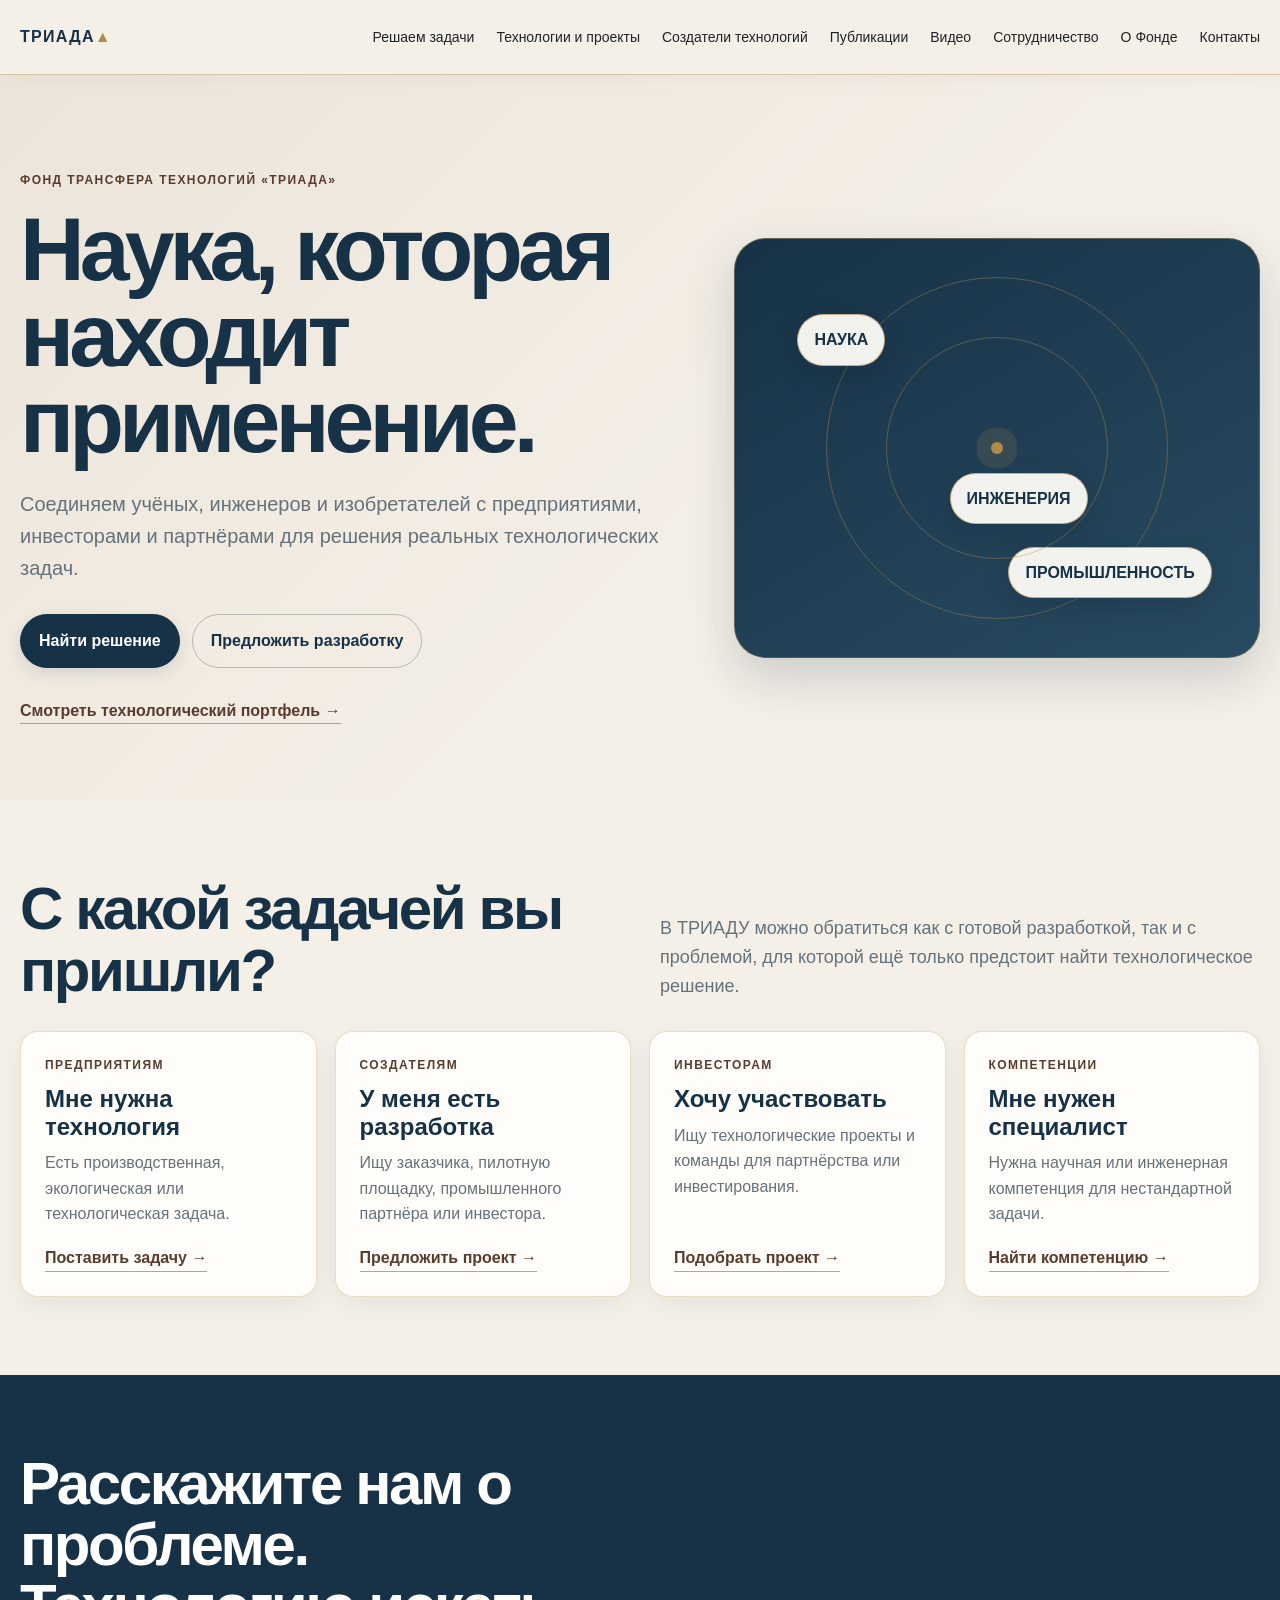
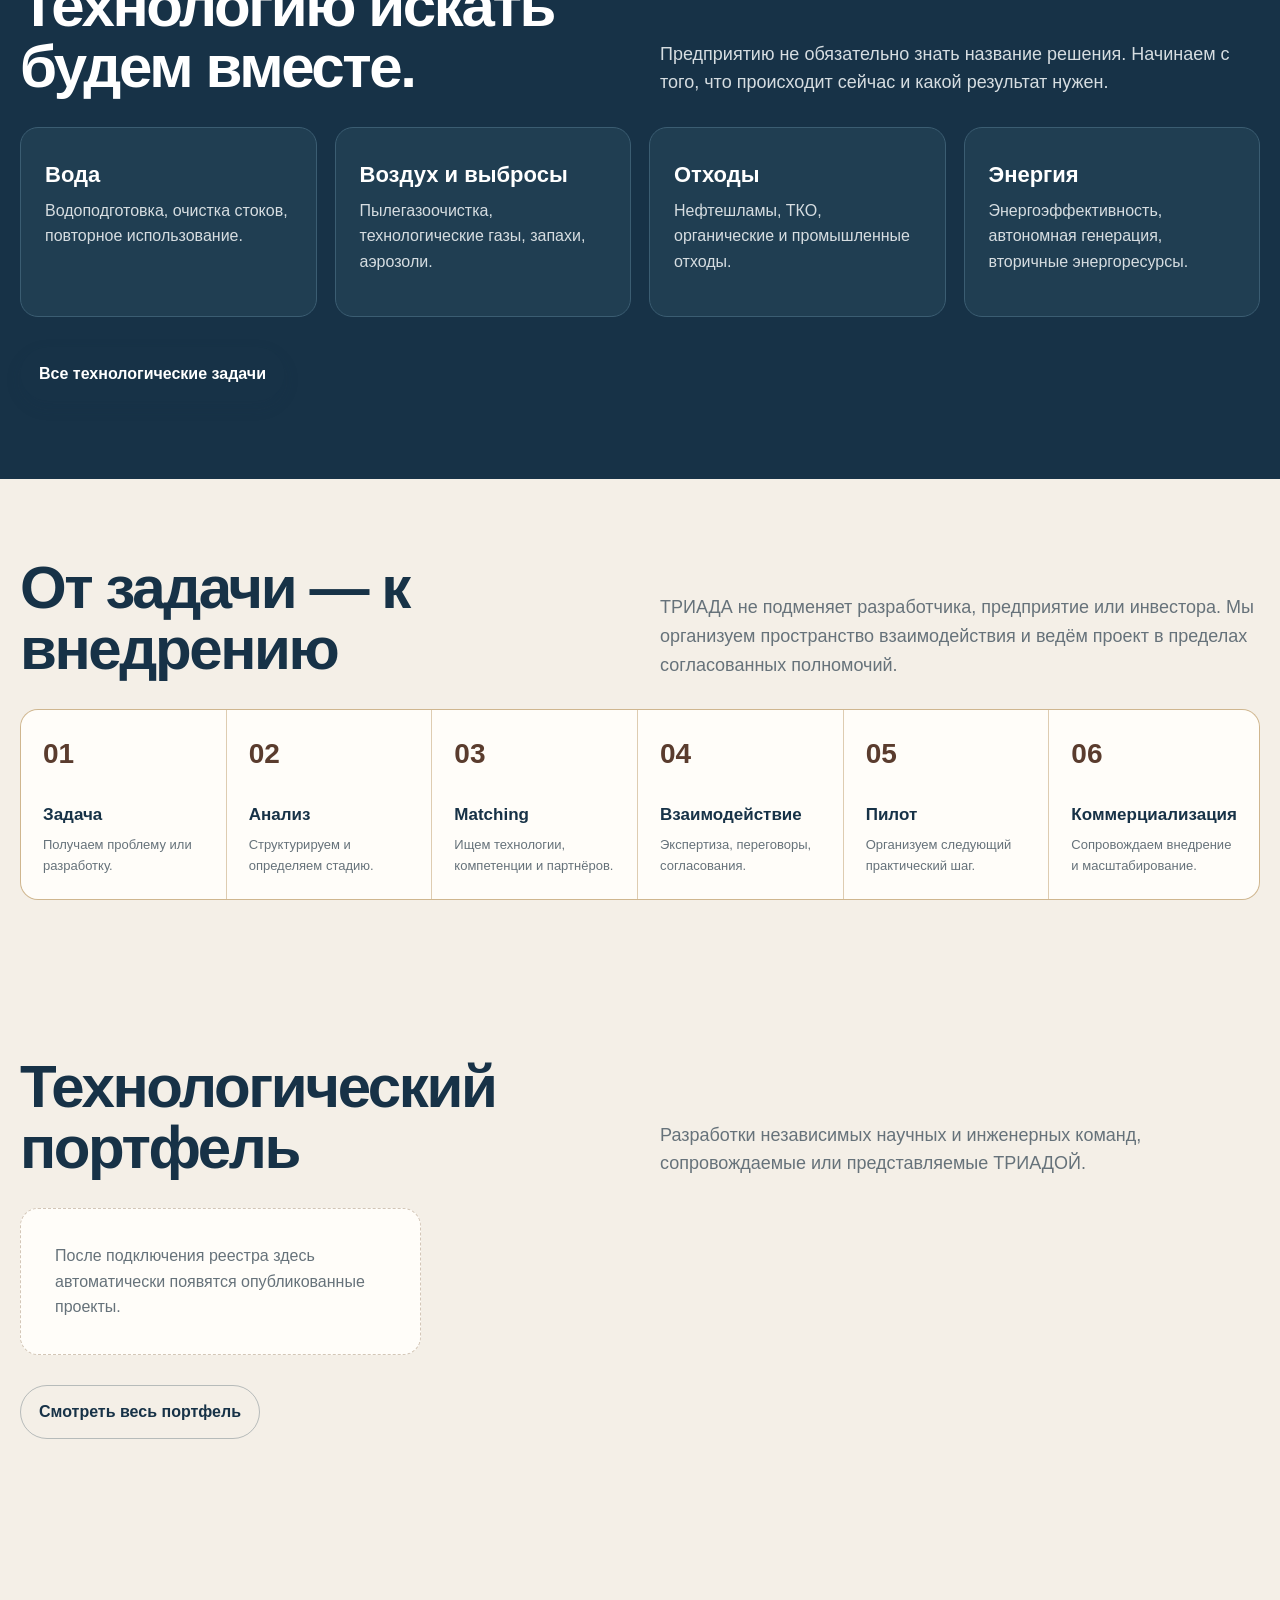
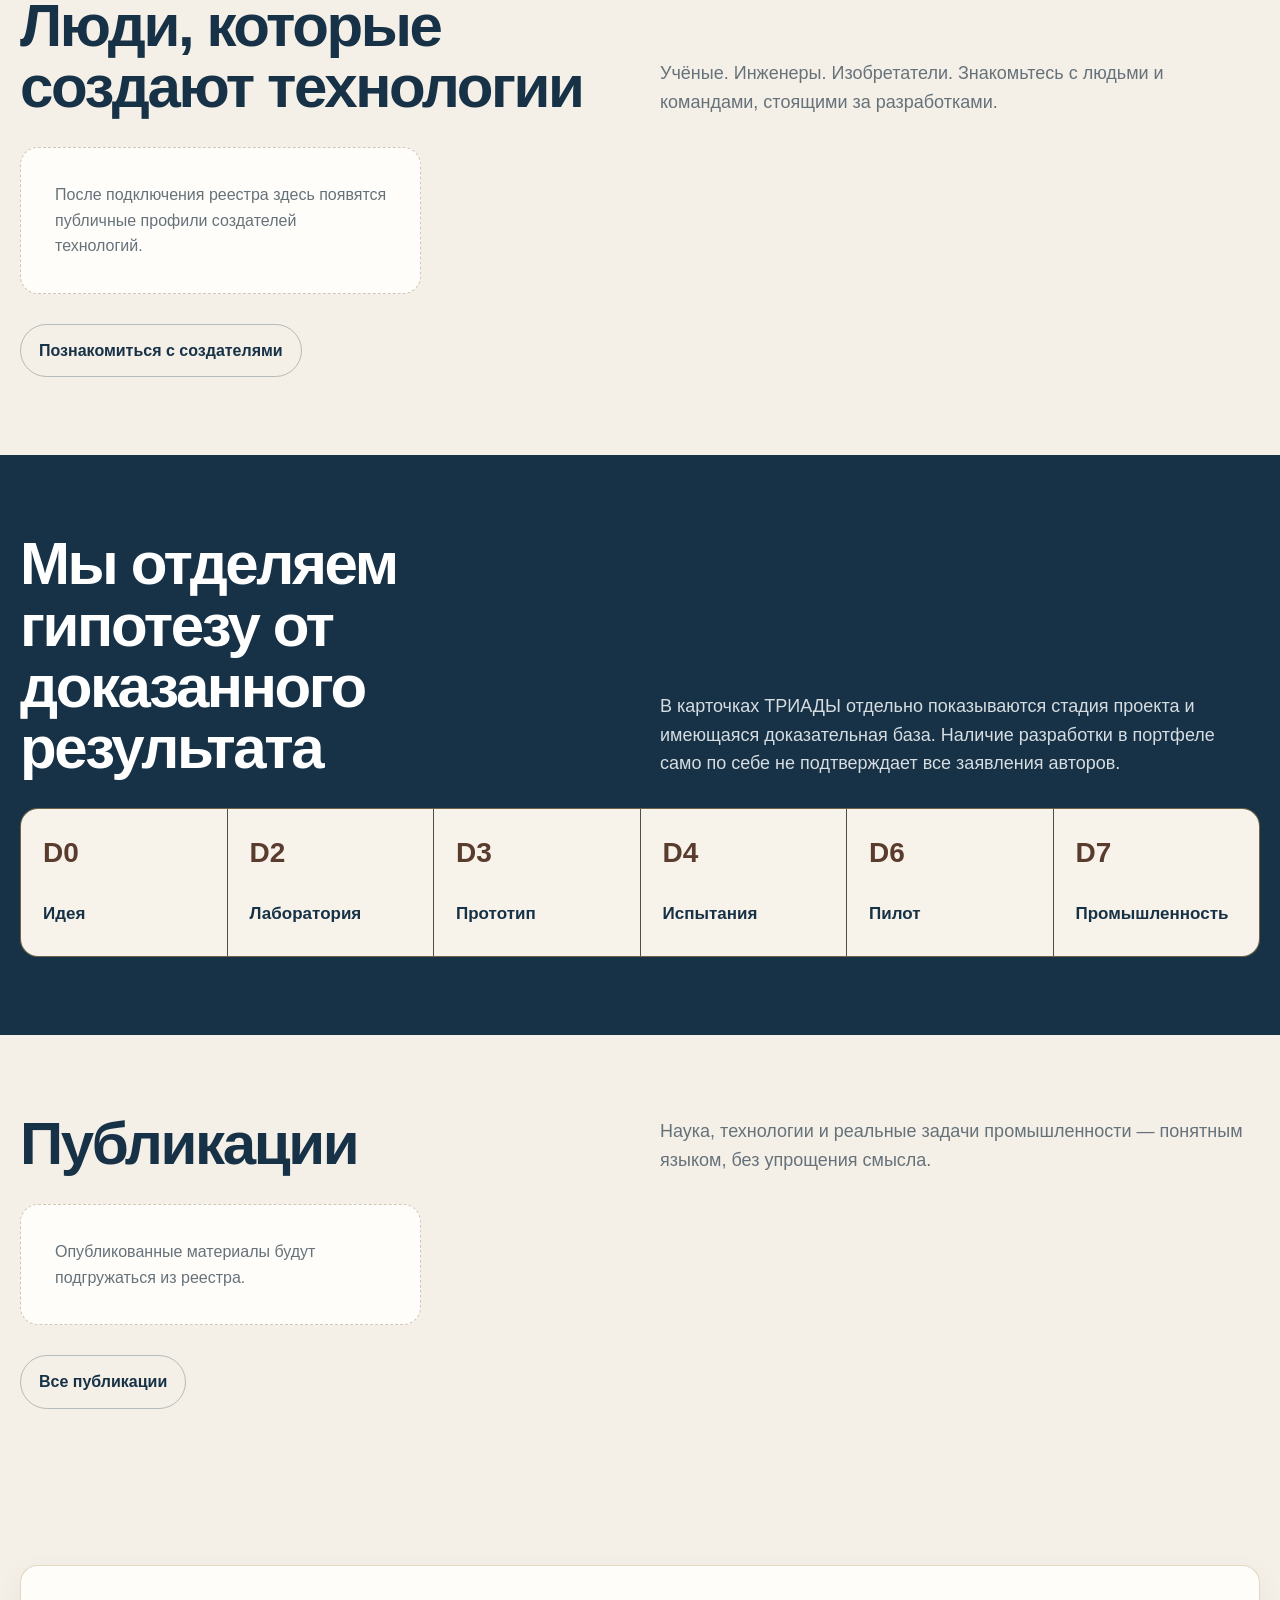
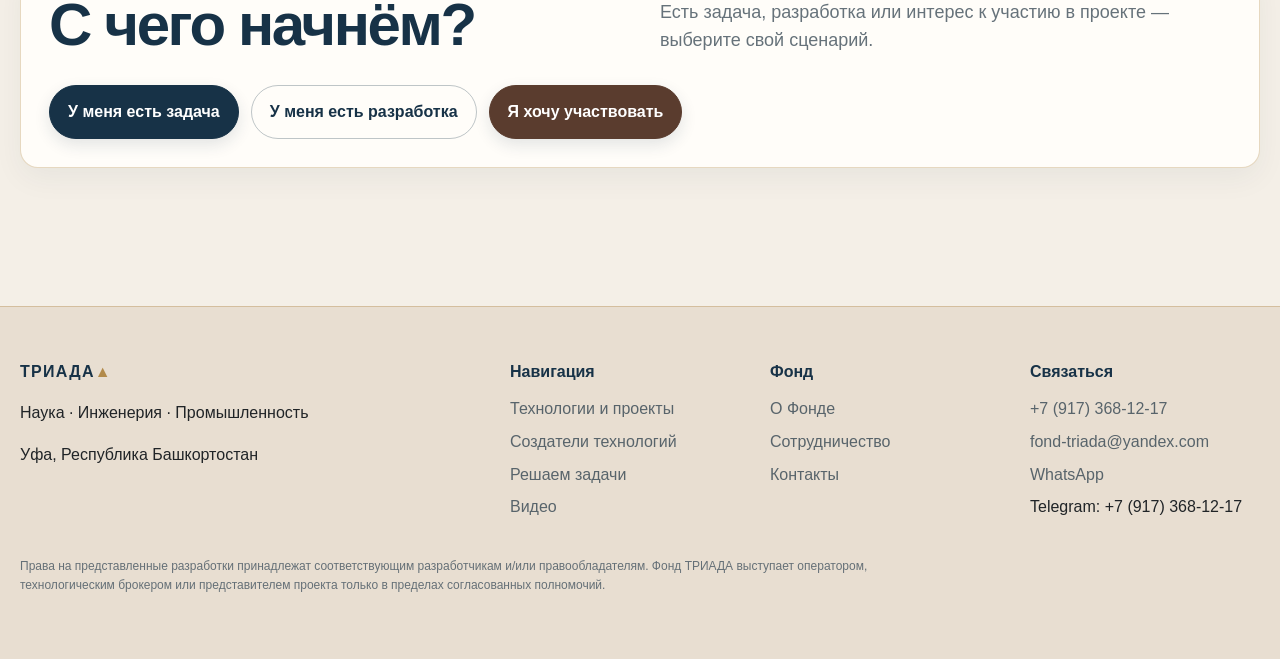
==== commit a62a769a: "Add files via upload Новая цветовая палитра сайта v4" ====
--- a/index.html
+++ b/index.html
@@ -1,23 +1,23 @@
 <!doctype html><html lang="ru"><head><meta charset="utf-8"><meta name="viewport" content="width=device-width,initial-scale=1"><title>Фонд ТРИАДА — наука, которая находит применение</title><meta name="description" content="ТРИАДА соединяет создателей технологий с предприятиями, инвесторами и партнёрами."><style>
 :root{
-  --bg:#f7f6f2;--ink:#181a1c;--muted:#62666a;--red:#d62127;--blue:#27465a;--line:#d9d9d4;--white:#fff;
-  --max:1320px;--radius:18px;--shadow:0 12px 36px rgba(24,26,28,.06)
+  --bg:#f4efe7;--ink:#202427;--muted:#66727a;--red:#5a3c2e;--blue:#173247;--brown:#5a3c2e;--gold:#b28a4a;--sand:#e8ded1;--line:#d3c6b7;--white:#fffdf9;
+  --max:1320px;--radius:18px;--shadow:0 14px 38px rgba(23,50,71,.09)
 }
 *{box-sizing:border-box}html{scroll-behavior:smooth}body{margin:0;background:var(--bg);color:var(--ink);font:16px/1.6 Inter,Arial,sans-serif}
 a{color:inherit;text-decoration:none}img{max-width:100%;display:block}button,input,textarea,select{font:inherit}
-.container{width:min(calc(100% - 40px),var(--max));margin:auto}.site-header{position:sticky;top:0;z-index:50;background:rgba(247,246,242,.94);backdrop-filter:blur(14px);border-bottom:1px solid var(--line)}
-.header-inner{height:74px;display:flex;align-items:center;gap:28px}.brand{font-weight:800;letter-spacing:.08em}.brand span{color:var(--red)}.nav{margin-left:auto;display:flex;gap:22px;align-items:center;font-size:14px}.nav a:hover{color:var(--red)}.nav-toggle{display:none;margin-left:auto;background:none;border:0;font-size:24px}
-.hero{padding:96px 0 76px}.hero-grid{display:grid;grid-template-columns:1.1fr .9fr;gap:70px;align-items:center}.eyebrow{font-size:12px;letter-spacing:.12em;text-transform:uppercase;color:var(--blue);font-weight:800}.hero h1,.page-hero h1{font-size:clamp(48px,7vw,92px);line-height:.96;letter-spacing:-.055em;margin:16px 0 24px;max-width:900px}.hero p,.page-hero p{font-size:20px;color:var(--muted);max-width:720px}.actions{display:flex;gap:12px;flex-wrap:wrap;margin-top:30px}.button{display:inline-flex;align-items:center;justify-content:center;padding:13px 18px;border-radius:999px;background:var(--red);color:white;font-weight:700;border:1px solid var(--red)}.button.secondary{background:transparent;color:var(--ink);border-color:var(--line)}.button.dark{background:var(--ink);border-color:var(--ink)}.text-link{font-weight:700;border-bottom:1px solid var(--ink)}
-.triad-diagram{min-height:420px;position:relative;border:1px solid var(--line);border-radius:32px;background:linear-gradient(150deg,#fff,#f1f0eb);overflow:hidden;box-shadow:var(--shadow)}.triad-diagram:before,.triad-diagram:after{content:"";position:absolute;border:1px solid #cfd2d4;border-radius:50%;width:340px;height:340px;left:50%;top:50%;transform:translate(-50%,-50%)}.triad-diagram:after{width:220px;height:220px}.node{position:absolute;padding:12px 16px;border-radius:999px;background:white;border:1px solid var(--line);font-weight:800;box-shadow:var(--shadow)}.n1{top:18%;left:12%}.n2{top:56%;left:41%}.n3{bottom:14%;right:9%}.pulse{position:absolute;width:12px;height:12px;background:var(--red);border-radius:50%;left:50%;top:50%;transform:translate(-50%,-50%);box-shadow:0 0 0 14px rgba(214,33,39,.08)}
-section{padding:78px 0}.section-head{display:grid;grid-template-columns:1fr 1fr;gap:40px;align-items:end;margin-bottom:30px}.section-head h2{font-size:clamp(34px,5vw,60px);line-height:1.02;letter-spacing:-.04em;margin:0}.section-head p{color:var(--muted);font-size:18px;margin:0}.grid{display:grid;gap:18px}.grid-4{grid-template-columns:repeat(4,1fr)}.grid-3{grid-template-columns:repeat(3,1fr)}.grid-2{grid-template-columns:repeat(2,1fr)}
-.card{background:var(--white);border:1px solid var(--line);border-radius:var(--radius);padding:24px;min-height:210px;display:flex;flex-direction:column;box-shadow:0 6px 22px rgba(24,26,28,.025)}.card h3{font-size:24px;line-height:1.15;margin:10px 0}.card p{color:var(--muted);margin:0 0 18px}.card .button,.card .text-link{margin-top:auto;align-self:flex-start}.card-actions{margin-top:auto;display:flex;flex-direction:column;gap:12px;align-items:flex-start}.meta{color:var(--blue);font-size:13px;margin:0 0 16px}.portrait{aspect-ratio:4/3;object-fit:cover;border-radius:12px;margin-bottom:18px;background:#eee}
-.problem-grid .card{min-height:170px}.problem-grid h3{font-size:22px}.dark-section{background:var(--ink);color:white}.dark-section .section-head p,.dark-section .card p{color:#c8cbce}.dark-section .card{background:#202326;border-color:#35383b}.dark-section .eyebrow{color:#a6becd}
-.steps{display:grid;grid-template-columns:repeat(6,1fr);gap:1px;background:var(--line);border:1px solid var(--line);border-radius:var(--radius);overflow:hidden}.step{background:var(--white);padding:22px}.step b{font-size:28px;color:var(--red)}.step h3{font-size:17px;margin:24px 0 7px}.step p{font-size:13px;color:var(--muted);margin:0}
-.page-hero{padding:72px 0 44px}.page-hero h1{font-size:clamp(44px,7vw,82px)}.filters{display:flex;gap:8px;flex-wrap:wrap;margin:18px 0 28px}.filter{border:1px solid var(--line);background:white;border-radius:999px;padding:9px 13px}.search{width:100%;padding:16px;border:1px solid var(--line);border-radius:14px;background:white;font-size:18px}.empty{padding:34px;border:1px dashed var(--line);border-radius:var(--radius);color:var(--muted);background:#fff}
-.detail-grid{display:grid;grid-template-columns:2fr 1fr;gap:44px}.detail-content h2{font-size:34px;letter-spacing:-.03em;margin:48px 0 12px}.detail-sidebar{position:sticky;top:100px;height:max-content}.fact{padding:14px 0;border-bottom:1px solid var(--line)}.fact span{display:block;color:var(--muted);font-size:12px;text-transform:uppercase;letter-spacing:.08em}.fact b{display:block;margin-top:5px}.evidence-scale{display:grid;grid-template-columns:repeat(7,1fr);gap:4px;margin-top:18px}.evidence-scale span{height:8px;border-radius:99px;background:#ddd}.evidence-scale span.on{background:var(--red)}
-.form-card{background:white;border:1px solid var(--line);border-radius:var(--radius);padding:28px}.form-grid{display:grid;grid-template-columns:1fr 1fr;gap:16px}.form-grid .full{grid-column:1/-1}label{font-weight:700;font-size:13px}input,textarea,select{width:100%;padding:13px;border:1px solid var(--line);border-radius:10px;background:#fff;margin-top:6px}textarea{min-height:120px;resize:vertical}.form-status{margin-top:12px;color:var(--blue)}.hp{position:absolute;left:-9999px}
-.footer{padding:48px 0;border-top:1px solid var(--line);margin-top:60px}.footer-grid{display:grid;grid-template-columns:2fr repeat(3,1fr);gap:30px}.footer h4{margin:0 0 12px}.footer a{display:block;color:var(--muted);margin:7px 0}.legal{font-size:12px;color:var(--muted);margin-top:30px;max-width:900px}
-@media(max-width:980px){.nav{display:none;position:absolute;left:20px;right:20px;top:74px;background:white;border:1px solid var(--line);border-radius:14px;padding:16px;flex-direction:column;align-items:flex-start}.nav.open{display:flex}.nav-toggle{display:block}.hero-grid,.section-head,.detail-grid{grid-template-columns:1fr}.triad-diagram{min-height:320px}.grid-4{grid-template-columns:repeat(2,1fr)}.grid-3{grid-template-columns:1fr 1fr}.steps{grid-template-columns:repeat(2,1fr)}.detail-sidebar{position:static}.footer-grid{grid-template-columns:1fr 1fr}.hero{padding-top:60px}}
+.container{width:min(calc(100% - 40px),var(--max));margin:auto}.site-header{position:sticky;top:0;z-index:50;background:rgba(244,239,231,.95);backdrop-filter:blur(14px);border-bottom:1px solid rgba(178,138,74,.42);box-shadow:0 4px 20px rgba(23,50,71,.035)}
+.header-inner{height:74px;display:flex;align-items:center;gap:28px}.brand{font-weight:800;letter-spacing:.08em;color:var(--blue)}.brand span{color:var(--gold)}.nav{margin-left:auto;display:flex;gap:22px;align-items:center;font-size:14px}.nav a{transition:color .2s ease}.nav a:hover{color:var(--brown)}.nav-toggle{display:none;margin-left:auto;background:none;border:0;font-size:24px;color:var(--blue)}
+.hero{padding:96px 0 76px;background:linear-gradient(135deg,rgba(232,222,209,.62),rgba(244,239,231,0) 62%)}.hero-grid{display:grid;grid-template-columns:1.1fr .9fr;gap:70px;align-items:center}.eyebrow{font-size:12px;letter-spacing:.12em;text-transform:uppercase;color:var(--brown);font-weight:800}.hero h1,.page-hero h1{font-size:clamp(48px,7vw,92px);line-height:.96;letter-spacing:-.055em;margin:16px 0 24px;max-width:900px;color:var(--blue)}.hero p,.page-hero p{font-size:20px;color:var(--muted);max-width:720px}.actions{display:flex;gap:12px;flex-wrap:wrap;margin-top:30px}.button{display:inline-flex;align-items:center;justify-content:center;padding:13px 18px;border-radius:999px;background:var(--blue);color:white;font-weight:700;border:1px solid var(--blue);box-shadow:0 6px 16px rgba(23,50,71,.12);transition:transform .18s ease,background .18s ease,border-color .18s ease}.button:hover{background:var(--brown);border-color:var(--brown);transform:translateY(-1px)}.button.secondary{background:transparent;color:var(--blue);border-color:rgba(23,50,71,.28);box-shadow:none}.button.secondary:hover{background:var(--sand);color:var(--blue);border-color:var(--gold)}.button.dark{background:var(--brown);border-color:var(--brown)}.button.dark:hover{background:var(--blue);border-color:var(--blue)}.text-link{font-weight:700;color:var(--brown);border-bottom:1px solid rgba(90,60,46,.45)}
+.triad-diagram{min-height:420px;position:relative;border:1px solid rgba(178,138,74,.42);border-radius:32px;background:linear-gradient(150deg,#173247,#284b61);overflow:hidden;box-shadow:0 20px 48px rgba(23,50,71,.18)}.triad-diagram:before,.triad-diagram:after{content:"";position:absolute;border:1px solid rgba(178,138,74,.42);border-radius:50%;width:340px;height:340px;left:50%;top:50%;transform:translate(-50%,-50%)}.triad-diagram:after{width:220px;height:220px}.node{position:absolute;padding:12px 16px;border-radius:999px;background:rgba(255,253,249,.94);color:var(--blue);border:1px solid rgba(178,138,74,.65);font-weight:800;box-shadow:0 10px 28px rgba(9,24,34,.18)}.n1{top:18%;left:12%}.n2{top:56%;left:41%}.n3{bottom:14%;right:9%}.pulse{position:absolute;width:12px;height:12px;background:var(--gold);border-radius:50%;left:50%;top:50%;transform:translate(-50%,-50%);box-shadow:0 0 0 14px rgba(178,138,74,.16)}
+section{padding:78px 0}.section-head{display:grid;grid-template-columns:1fr 1fr;gap:40px;align-items:end;margin-bottom:30px}.section-head h2{font-size:clamp(34px,5vw,60px);line-height:1.02;letter-spacing:-.04em;margin:0;color:var(--blue)}.section-head p{color:var(--muted);font-size:18px;margin:0}.grid{display:grid;gap:18px}.grid-4{grid-template-columns:repeat(4,1fr)}.grid-3{grid-template-columns:repeat(3,1fr)}.grid-2{grid-template-columns:repeat(2,1fr)}
+.card{background:var(--white);border:1px solid rgba(178,138,74,.28);border-radius:var(--radius);padding:24px;min-height:210px;display:flex;flex-direction:column;box-shadow:0 8px 26px rgba(23,50,71,.055)}.card h3{font-size:24px;line-height:1.15;margin:10px 0;color:var(--blue)}.card p{color:var(--muted);margin:0 0 18px}.card .button,.card .text-link{margin-top:auto;align-self:flex-start}.card-actions{margin-top:auto;display:flex;flex-direction:column;gap:12px;align-items:flex-start}.meta{color:var(--blue);font-size:13px;margin:0 0 16px}.portrait{aspect-ratio:4/3;object-fit:cover;border-radius:12px;margin-bottom:18px;background:#e5ddd2}
+.problem-grid .card{min-height:170px}.problem-grid h3{font-size:22px}.dark-section{background:var(--blue);color:white}.dark-section .section-head h2{color:white}.dark-section .section-head p,.dark-section .card p{color:#d6dde1}.dark-section .card{background:#203e52;border-color:#3b5d72;box-shadow:none}.dark-section .card h3{color:white}.dark-section .eyebrow{color:#d9bd86}
+.steps{display:grid;grid-template-columns:repeat(6,1fr);gap:1px;background:rgba(178,138,74,.34);border:1px solid rgba(178,138,74,.34);border-radius:var(--radius);overflow:hidden}.step{background:var(--white);padding:22px}.step b{font-size:28px;color:var(--brown)}.step h3{font-size:17px;margin:24px 0 7px;color:var(--blue)}.step p{font-size:13px;color:var(--muted);margin:0}.dark-section .step{background:#f7f2ea}.dark-section .step h3{color:var(--blue)}
+.page-hero{padding:72px 0 44px;background:linear-gradient(135deg,rgba(232,222,209,.72),rgba(244,239,231,0) 68%);border-bottom:1px solid rgba(178,138,74,.18)}.page-hero h1{font-size:clamp(44px,7vw,82px)}.filters{display:flex;gap:8px;flex-wrap:wrap;margin:18px 0 28px}.filter{border:1px solid rgba(23,50,71,.2);background:var(--white);color:var(--blue);border-radius:999px;padding:9px 13px}.filter:hover{border-color:var(--gold);background:var(--sand)}.search{width:100%;padding:16px;border:1px solid var(--line);border-radius:14px;background:var(--white);font-size:18px}.empty{padding:34px;border:1px dashed var(--line);border-radius:var(--radius);color:var(--muted);background:var(--white)}
+.detail-grid{display:grid;grid-template-columns:2fr 1fr;gap:44px}.detail-content h2{font-size:34px;letter-spacing:-.03em;margin:48px 0 12px;color:var(--blue)}.detail-sidebar{position:sticky;top:100px;height:max-content}.fact{padding:14px 0;border-bottom:1px solid var(--line)}.fact span{display:block;color:var(--muted);font-size:12px;text-transform:uppercase;letter-spacing:.08em}.fact b{display:block;margin-top:5px}.evidence-scale{display:grid;grid-template-columns:repeat(7,1fr);gap:4px;margin-top:18px}.evidence-scale span{height:8px;border-radius:99px;background:#ded4c7}.evidence-scale span.on{background:var(--gold)}
+.form-card{background:var(--white);border:1px solid rgba(178,138,74,.32);border-radius:var(--radius);padding:28px;box-shadow:0 10px 30px rgba(23,50,71,.055)}.form-grid{display:grid;grid-template-columns:1fr 1fr;gap:16px}.form-grid .full{grid-column:1/-1}label{font-weight:700;font-size:13px}input,textarea,select{width:100%;padding:13px;border:1px solid var(--line);border-radius:10px;background:var(--white);margin-top:6px;color:var(--ink)}input:focus,textarea:focus,select:focus{outline:2px solid rgba(178,138,74,.22);border-color:var(--gold)}textarea{min-height:120px;resize:vertical}.form-status{margin-top:12px;color:var(--blue)}.hp{position:absolute;left:-9999px}
+.footer{padding:52px 0;border-top:1px solid rgba(178,138,74,.38);margin-top:60px;background:var(--sand)}.footer-grid{display:grid;grid-template-columns:2fr repeat(3,1fr);gap:30px}.footer h4{margin:0 0 12px;color:var(--blue)}.footer a{display:block;color:#58646b;margin:7px 0}.footer a:hover{color:var(--brown)}.legal{font-size:12px;color:#657077;margin-top:30px;max-width:900px}
+@media(max-width:980px){.nav{display:none;position:absolute;left:20px;right:20px;top:74px;background:var(--white);border:1px solid var(--line);border-radius:14px;padding:16px;flex-direction:column;align-items:flex-start}.nav.open{display:flex}.nav-toggle{display:block}.hero-grid,.section-head,.detail-grid{grid-template-columns:1fr}.triad-diagram{min-height:320px}.grid-4{grid-template-columns:repeat(2,1fr)}.grid-3{grid-template-columns:1fr 1fr}.steps{grid-template-columns:repeat(2,1fr)}.detail-sidebar{position:static}.footer-grid{grid-template-columns:1fr 1fr}.hero{padding-top:60px}}
 @media(max-width:620px){.container{width:min(calc(100% - 28px),var(--max))}.hero h1,.page-hero h1{font-size:48px}.hero p,.page-hero p{font-size:17px}.grid-4,.grid-3,.grid-2,.form-grid,.footer-grid{grid-template-columns:1fr}.steps{grid-template-columns:1fr}.evidence-scale{grid-template-columns:repeat(7,1fr)}section{padding:56px 0}.section-head{gap:18px}.card{min-height:unset}}
 
 </style><script>
